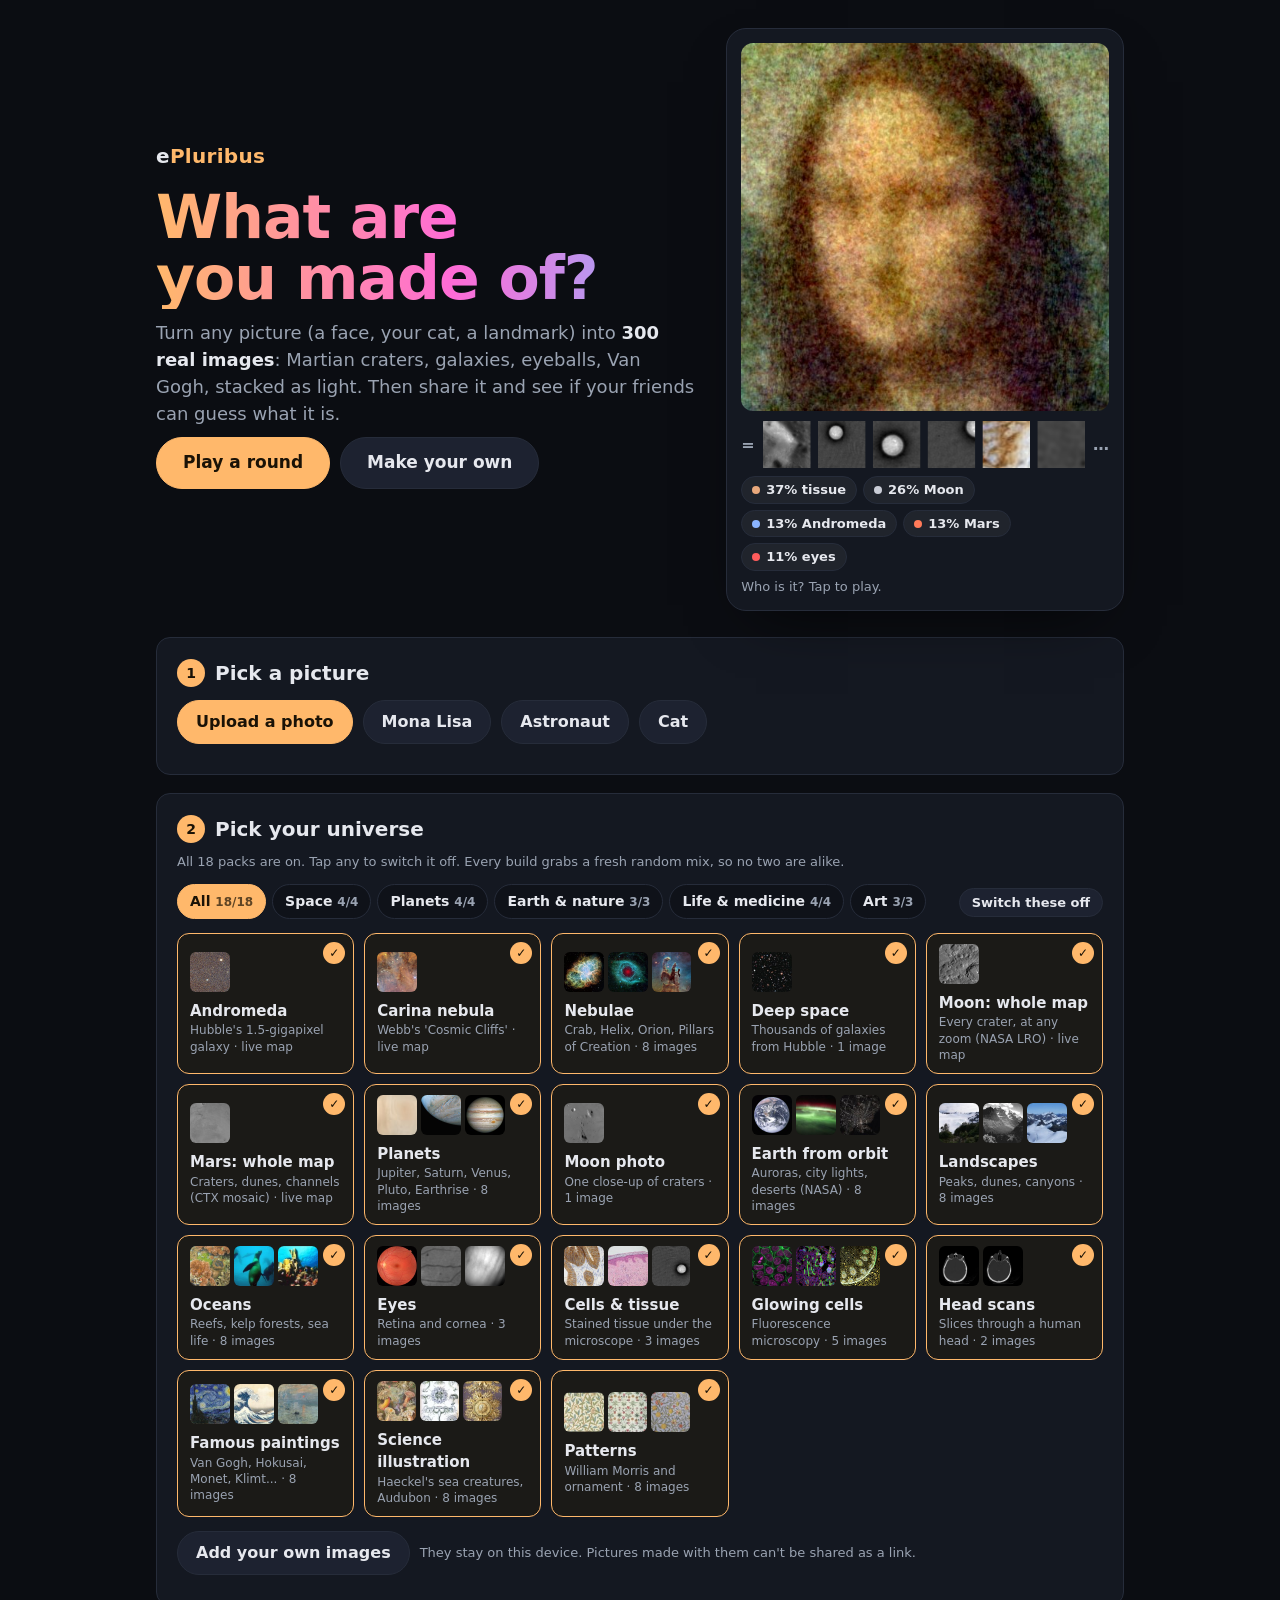
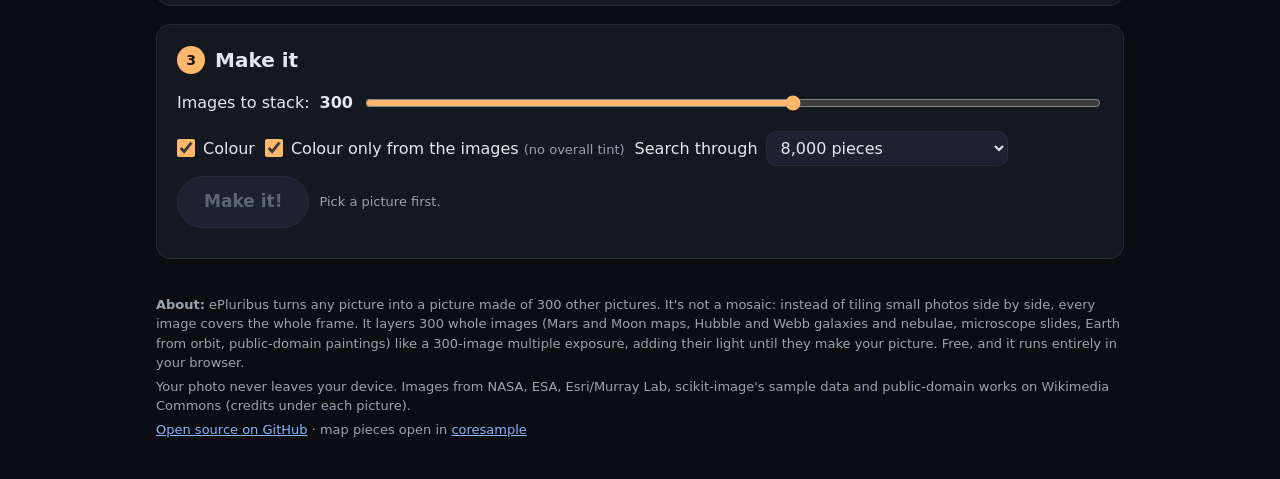
==== web/index.html @ ff87a418 "Pieces grid follows the slider As you drag the slider (or watch it play), the pieces already in the " ====
<!doctype html>
<html lang="en">
<head>
  <meta charset="utf-8">
  <meta name="viewport" content="width=device-width, initial-scale=1">
  <title>ePluribus: what are you made of? Turn any picture into 300 real space, science and art images</title>
  <meta name="description" content="Free online: turn any picture into 300 real images of Mars, galaxies, cells and famous paintings, layered like a 300-image multiple exposure. Watch it build, then share it and see if your friends can guess what it is.">
  <link rel="canonical" href="https://davidackerman.github.io/ePluribus/">
  <meta name="keywords" content="picture made of pictures, image made of images, photo made of other photos, multiple exposure, double exposure, image blending, photomosaic alternative, what are you made of, picture made of science images, guess the picture game, generative art, science art, public domain art, NASA images, Mars, Moon, Hubble, Webb, Andromeda, galaxies, microscopy">
  <meta property="og:type" content="website">
  <meta property="og:title" content="What are you made of?">
  <meta property="og:description" content="Any picture, rebuilt from 300 real images of space, life and art. Can you tell what it is?">
  <meta property="og:url" content="https://davidackerman.github.io/ePluribus/">
  <meta property="og:image" content="https://davidackerman.github.io/ePluribus/og.png">
  <meta name="twitter:card" content="summary_large_image">
  <meta name="theme-color" content="#0b0d12">
  <link rel="icon" href="data:image/svg+xml,%3Csvg xmlns='http://www.w3.org/2000/svg' viewBox='0 0 32 32'%3E%3Ccircle cx='12' cy='13' r='9' fill='%23ffb86b' fill-opacity='.7'/%3E%3Ccircle cx='20' cy='13' r='9' fill='%238ab4ff' fill-opacity='.7'/%3E%3Ccircle cx='16' cy='20' r='9' fill='%23ff6bd6' fill-opacity='.7'/%3E%3C/svg%3E">
  <script type="application/ld+json">
  {
    "@context": "https://schema.org",
    "@type": "WebApplication",
    "name": "ePluribus",
    "alternateName": "What are you made of?",
    "url": "https://davidackerman.github.io/ePluribus/",
    "image": "https://davidackerman.github.io/ePluribus/og.png",
    "description": "A free web app that rebuilds any picture by layering 300 real images of Mars, the Moon, galaxies, cells and famous paintings, like a 300-image multiple exposure, then turns it into a guessing game to share.",
    "applicationCategory": "MultimediaApplication",
    "genre": "Multiple exposure, generative art, guessing game",
    "operatingSystem": "Any (runs in the browser)",
    "isAccessibleForFree": true,
    "offers": { "@type": "Offer", "price": "0", "priceCurrency": "USD" },
    "codeRepository": "https://github.com/davidackerman/ePluribus"
  }
  </script>
  <link rel="stylesheet" href="style.css">
  <script type="module" src="app.js"></script>
</head>
<body>
  <header class="top">
    <div class="heroGrid">
      <div class="heroText">
        <div class="brand">e<span>Pluribus</span></div>
        <h1 class="hero">What are you made of?</h1>
        <p class="tag">Turn any picture (a face, your cat, a landmark) into <b>300 real images</b>: Martian craters, galaxies, eyeballs, Van Gogh, stacked as light. Then share it and see if your friends can guess what it is.</p>
        <div class="row heroCtas" id="heroCtas">
          <button id="demoBtn" class="primary big">Play a round</button>
          <a href="#make" class="button secondary big">Make your own</a>
        </div>
      </div>
      <figure class="heroArt" id="heroArt" role="button" tabindex="0" aria-label="Play a round with this picture">
        <img class="heroFace" src="samples/demo-face.jpg" width="480" height="480" alt="A famous face, rebuilt from 300 real images">
        <div class="heroEq"><span>=</span><img src="samples/demo-pieces.png" width="434" height="64" alt="Some of the images it is made of"><span>&hellip;</span></div>
        <figcaption>
          <span class="chips">
            <span class="chip"><i style="--c:#e8a87c"></i>37% tissue</span>
            <span class="chip"><i style="--c:#c9ccd6"></i>26% Moon</span>
            <span class="chip"><i style="--c:#8ab4ff"></i>13% Andromeda</span>
            <span class="chip"><i style="--c:#ff7a59"></i>13% Mars</span>
            <span class="chip"><i style="--c:#ff5c5c"></i>11% eyes</span>
          </span>
          <span class="muted small heroHint">Who is it? Tap to play.</span>
        </figcaption>
      </figure>
    </div>
  </header>

  <main>
    <!-- shown when opening a shared link (or playing the demo) -->
    <section id="replayIntro" class="card" hidden>
      <h2>What's hiding in here?</h2>
      <p>Someone turned a picture into <b id="replayCount"></b> real images. Spot it with as few as you can.</p>
      <p class="muted small replayFine">No photo in this link: just which public pieces to stack, and how bright. <button id="makeOwnBtn" class="secondary small">Make your own</button></p>
    </section>

    <div id="builder">
      <section class="card" id="make">
        <h2><span class="num">1</span> Pick a picture</h2>
        <div class="row">
          <label class="button primary">Upload a photo<input type="file" id="fileInput" accept="image/*" hidden></label>
          <button class="secondary" data-sample="mona">Mona Lisa</button>
          <button class="secondary" data-sample="astronaut">Astronaut</button>
          <button class="secondary" data-sample="cat">Cat</button>
        </div>
        <div id="cropArea" hidden>
          <p class="muted small">Faces, pets, landmarks, logos: anything works. Drag the square onto the part you want; bold, tight crops work best.</p>
          <div class="cropWrap"><canvas id="cropCanvas"></canvas></div>
          <label class="slider">Square size <input type="range" id="cropSize" min="8" max="100" value="60"></label>
          <div class="previewRow">
            <canvas id="targetPreview" width="64" height="64"></canvas>
            <span class="muted small">The target. Your photo never leaves this device: nothing is uploaded.</span>
          </div>
        </div>
      </section>

      <section class="card">
        <h2><span class="num">2</span> Pick your universe</h2>
        <p class="muted small sub"><span id="packSummary"></span> Every build grabs a fresh random mix, so no two are alike.</p>
        <div class="tabBar">
          <div id="packTabs" class="tabs" role="tablist" aria-label="Image packs"></div>
          <button id="packAll" type="button" class="secondary small"></button>
        </div>
        <div id="packGrid" class="packGrid"></div>
        <div class="own">
          <label class="button secondary">Add your own images<input type="file" id="ownInput" accept="image/*" multiple hidden></label>
          <span class="muted small">They stay on this device. Pictures made with them can't be shared as a link.</span>
          <div id="ownThumbs" class="ownThumbs"></div>
        </div>
      </section>

      <section class="card">
        <h2><span class="num">3</span> Make it</h2>
        <label class="slider">Images to stack: <b id="kLabel">300</b>
          <input type="range" id="kInput" min="20" max="500" step="10" value="300"></label>
        <div class="row">
          <label class="toggle"><input type="checkbox" id="colourInput" checked> Colour</label>
          <label class="toggle" title="On: only the images' own colours, each image just brighter or dimmer. Off: also nudges the whole picture toward your photo's overall colour."><input type="checkbox" id="pureInput" checked> <span>Colour only from the images <span class="muted small">(no overall tint)</span></span></label>
          <label class="select">Search through
            <select id="poolInput">
              <option value="4000">4,000 pieces (fast)</option>
              <option value="8000" selected>8,000 pieces</option>
              <option value="16000">16,000 pieces (sharpest)</option>
            </select>
          </label>
        </div>
        <div class="row">
          <button id="buildBtn" class="primary big" disabled>Make it!</button>
          <span id="buildHint" class="muted small">Pick a picture first.</span>
        </div>
      </section>
    </div>

    <section id="stage" class="card" hidden>
      <div class="stageGrid">
        <div class="mainCol">
          <canvas id="resultCanvas" width="64" height="64"></canvas>
          <div class="statusRow"><span id="status"></span><button id="stopBtn" class="secondary small" hidden>Stop</button></div>
          <div class="progress"><div id="progressBar"></div></div>
          <p id="composition" class="composition" hidden></p>
          <div class="row" id="playRow" hidden>
            <button id="playBtn" class="primary">Play</button>
            <button id="guessBtn" class="secondary" hidden>I got it!</button>
          </div>
          <div id="guessNote" class="guessNote" hidden>
            <b id="guessText"></b>
            <button id="challengeBtn" class="primary">Share your score</button>
          </div>
          <label class="slider" id="scrubRow" hidden>Images stacked: <b id="scrubLabel"></b>
            <input type="range" id="scrub" min="1" max="1" value="1"></label>
          <figure id="gifBox" hidden>
            <img id="gifPreview" alt="Animated GIF: every image used, then each one added into the picture, ending with what it is made of">
            <figcaption id="gifNote" class="muted small"></figcaption>
            <div class="row">
              <button id="gifShareBtn" class="primary small" hidden>Share GIF</button>
              <button id="gifSaveBtn" class="secondary small">Download GIF</button>
            </div>
          </figure>
        </div>
        <aside class="sideCol">
          <div id="addingBox">
            <div class="muted small">Now adding</div>
            <canvas id="addingCanvas" width="64" height="64"></canvas>
            <div id="addingLabel" class="small"></div>
          </div>
          <div id="targetBox">
            <div class="muted small">The target (stays on your device)</div>
            <canvas id="targetThumb" width="64" height="64"></canvas>
          </div>
          <div class="actions" id="actions" hidden>
            <div class="muted small">Share it</div>
            <button id="shareBtn" class="primary">Share link</button>
            <button id="gifBtn" class="secondary">Make a GIF</button>
            <button id="downloadBtn" class="secondary">Save image</button>
            <p id="shareNote" class="muted small"></p>
          </div>
        </aside>
      </div>

      <div id="sheetBlock" hidden>
        <h3>All the pieces <span class="muted small">strongest first. Drag the slider and the ones in the picture so far light up. Tap any one to see what it adds, and where in the universe it came from.</span></h3>
        <label class="toggle small sheetToggle"><input type="checkbox" id="strengthInput"> <span>Fade each piece by how much it adds <span class="muted">(bright = a lot, faint = a little)</span></span></label>
        <div class="sheetWrap"><canvas id="sheet"></canvas><div id="sheetTip" class="tip" hidden></div></div>
      </div>

      <details class="how">
        <summary>Wait, how does this work?</summary>
        <p>Every piece is a square crop of a real image (a map, a telescope shot, a microscope slide, a painting), stretched to cover the <em>whole</em> frame. The computer adds them one at a time, always picking the crop whose pattern of light and dark best fills in what's still missing, then re-tunes the brightness of every piece so far.</p>
        <p>Pieces can only add light, never take it away, like hundreds of slide projectors pointed at one screen. So the stack is a bright glow with the picture as a faint ripple on top. One black-level setting, the same for every pixel, removes the glow.</p>
        <p>One brightness per image. No masks, no per-pixel tricks: just whole images, added up. "32% Moon" is each source's share of the brightness &times; contrast that draws the picture.</p>
      </details>
      <details class="credits">
        <summary>Image credits</summary>
        <ul id="creditList"></ul>
      </details>
    </section>
  </main>

  <dialog id="pieceDialog" aria-labelledby="dlgTitle">
    <div class="dlgHead"><b id="dlgTitle"></b><button id="dlgClose" class="secondary small" aria-label="Close">&times;</button></div>
    <div class="dlgGrid">
      <figure><canvas id="dlgPiece" width="256" height="256"></canvas><figcaption>This piece</figcaption></figure>
      <figure><canvas id="dlgPicture" width="256" height="256"></canvas><figcaption id="dlgPictureCap">The whole picture</figcaption></figure>
    </div>
    <p id="dlgInfo" class="small"></p>
    <p id="dlgSource" class="muted small"></p>
    <label class="toggle small"><input type="checkbox" id="dlgWithout"> Show the picture without this piece</label>
    <div class="row">
      <button id="dlgPrev" class="secondary small">&larr; Stronger</button>
      <button id="dlgNext" class="secondary small">Weaker &rarr;</button>
      <a id="dlgWhere" class="button primary small" target="_blank" rel="noopener" hidden>Visit this spot</a>
    </div>
  </dialog>

  <footer class="muted small">
    <p><b>About:</b> ePluribus turns any picture into a picture made of 300 other pictures. It's not a mosaic: instead of tiling small photos side by side, every image covers the whole frame. It layers 300 whole images (Mars and Moon maps, Hubble and Webb galaxies and nebulae, microscope slides, Earth from orbit, public-domain paintings) like a 300-image multiple exposure, adding their light until they make your picture. Free, and it runs entirely in your browser.</p>
    <p>Your photo never leaves your device. Images from NASA, ESA, Esri/Murray Lab, scikit-image's sample data and public-domain works on Wikimedia Commons (credits under each picture).</p>
    <p><a href="https://github.com/davidackerman/ePluribus">Open source on GitHub</a> &middot; map pieces open in <a href="https://davidackerman.github.io/coresample/">coresample</a></p>
  </footer>
</body>
</html>
---- web/style.css ----
:root {
  --bg: #0b0d12;
  --card: #141821;
  --card-2: #141821;
  --line: #262c3a;
  --text: #e6e8ee;
  --muted: #9aa3b2;
  --accent: #ffb86b;
  --pink: #ff6bd6;
  --blue: #8ab4ff;
  --accent-ink: #1a1206;
  --grad: linear-gradient(90deg, #ffb86b, #ff6bd6 55%, #8ab4ff); /* headline only */
  --button: #1d2230;
  --radius: 14px;
  color-scheme: dark;
}
* { box-sizing: border-box; }
[hidden] { display: none !important; }
html, body { margin: 0; color: var(--text); }
html { background: var(--bg); }
body {
  font: 16px/1.5 system-ui, -apple-system, "Segoe UI", Roboto, sans-serif;
  background: var(--bg);
  min-height: 100vh;
  -webkit-font-smoothing: antialiased;
}
a { color: var(--blue); }
main, .top, footer { max-width: 1000px; margin: 0 auto; padding-left: 16px; padding-right: 16px; }
main { padding-bottom: 24px; }

/* ---------------------------------------------------------------- hero */
.top { padding-top: 28px; padding-bottom: 8px; }
.heroGrid { display: grid; grid-template-columns: minmax(0, 1.15fr) minmax(0, 0.85fr); gap: 32px; align-items: center; }
.brand { font-size: 20px; font-weight: 800; letter-spacing: 0.3px; }
.brand span { color: var(--accent); }
.hero {
  margin: 16px 0 10px; font-size: clamp(36px, 7vw, 60px); line-height: 1.02; font-weight: 850; letter-spacing: -1px; text-wrap: balance;
  background: var(--grad); -webkit-background-clip: text; background-clip: text; color: transparent;
}
.tag { margin: 0; color: var(--muted); font-size: 18px; max-width: 560px; }
.tag b { color: var(--text); }
.heroCtas { margin-top: 20px; }
.heroArt {
  margin: 0; padding: 14px; border-radius: 20px; cursor: pointer;
  background: linear-gradient(180deg, var(--card-2), var(--card)); border: 1px solid var(--line);
  box-shadow: 0 24px 60px -30px rgba(0, 0, 0, 0.8);
  transition: transform 0.2s ease, box-shadow 0.2s ease;
}
.heroArt:hover, .heroArt:focus-visible { transform: translateY(-3px) rotate(-0.4deg); box-shadow: 0 30px 70px -30px rgba(0, 0, 0, 0.9); outline: none; }
.heroFace { width: 100%; height: auto; display: block; border-radius: 12px; }
.heroEq { display: flex; align-items: center; gap: 8px; margin: 10px 0 8px; color: var(--muted); font-weight: 700; }
.heroEq img { flex: 1 1 auto; width: 0; min-width: 0; height: auto; }
.heroArt figcaption { display: flex; flex-direction: column; gap: 6px; }
.heroHint { color: var(--accent); }

/* chips: "37% tissue" etc. */
.chips { display: flex; flex-wrap: wrap; gap: 6px; }
.chip {
  display: inline-flex; align-items: center; gap: 6px; padding: 3px 10px; border-radius: 999px;
  background: rgba(255, 255, 255, 0.05); border: 1px solid var(--line); font-size: 13px; font-weight: 600; white-space: nowrap;
}
.chip i { width: 8px; height: 8px; border-radius: 50%; background: var(--c, var(--accent)); display: inline-block; }

/* ---------------------------------------------------------------- cards and controls */
.card { background: var(--card); border: 1px solid var(--line); border-radius: var(--radius); padding: 20px; margin-top: 18px; }
.card h2 { margin: 0 0 12px; font-size: 20px; display: flex; align-items: center; gap: 10px; }
.card h3 { margin: 22px 0 8px; font-size: 16px; }
.num { display: inline-grid; place-items: center; width: 28px; height: 28px; border-radius: 50%; background: var(--accent); color: var(--accent-ink); font-size: 14px; font-weight: 800; flex: none; }
.muted { color: var(--muted); }
.small { font-size: 13px; }
.sub { margin: -4px 0 12px; }
.row { display: flex; flex-wrap: wrap; gap: 10px; align-items: center; margin: 10px 0; }

button, .button {
  font: inherit; font-weight: 600; border-radius: 999px; padding: 9px 18px; border: 1px solid var(--line);
  background: var(--button); color: var(--text); cursor: pointer; display: inline-block; text-decoration: none;
  transition: transform 0.12s ease, filter 0.12s ease, border-color 0.12s ease, background 0.12s ease;
  -webkit-tap-highlight-color: transparent;
}
button:hover, .button:hover { border-color: #3a4256; }
button:active, .button:active { transform: scale(0.97); }
button.primary, .button.primary { background: var(--accent); color: var(--accent-ink); border-color: var(--accent); font-weight: 700; }
button.primary:hover, .button.primary:hover { filter: brightness(1.08); }
button.big, .button.big { padding: 12px 26px; font-size: 17px; }
button.small, .button.small { padding: 4px 12px; font-size: 13px; }
button:disabled, button:disabled:hover { background: var(--button); color: #5d6577; border-color: var(--line); filter: none; transform: none; cursor: not-allowed; }
button:focus-visible, .button:focus-visible, input:focus-visible, select:focus-visible, .pack:focus-visible { outline: 2px solid var(--blue); outline-offset: 2px; }

.slider { display: flex; flex-wrap: wrap; align-items: center; gap: 10px; margin: 12px 0; }
.slider input[type=range] { flex: 1 1 200px; accent-color: var(--accent); height: 28px; }
.toggle { display: inline-flex; align-items: flex-start; gap: 8px; cursor: pointer; }
.toggle input { accent-color: var(--accent); width: 18px; height: 18px; margin: 2px 0 0; flex: none; }
.select { display: inline-flex; flex-wrap: wrap; align-items: center; gap: 8px; }
select { font: inherit; background: var(--button); color: var(--text); border: 1px solid var(--line); border-radius: 10px; padding: 6px 10px; }

/* step 1: crop */
.cropWrap { width: 100%; max-width: 520px; }
#cropCanvas { width: 100%; display: block; border-radius: 10px; touch-action: none; cursor: move; background: #000; }
.previewRow { display: flex; gap: 12px; align-items: center; margin-top: 8px; }
#targetPreview { width: 72px; height: 72px; border-radius: 8px; background: #000; flex: none; }

/* step 2: packs */
.tabBar { display: flex; flex-wrap: wrap; align-items: center; justify-content: space-between; gap: 8px; margin: 0 0 12px; }
.tabs { display: flex; gap: 6px; overflow-x: auto; scrollbar-width: none; -webkit-overflow-scrolling: touch; padding-bottom: 2px; max-width: 100%; }
.tabs::-webkit-scrollbar { display: none; }
.tab { padding: 6px 12px; font-size: 14px; white-space: nowrap; background: #0f1219; }
.tab span { color: var(--muted); font-size: 12px; font-weight: 600; }
.tab[aria-selected=true] { background: var(--accent); color: var(--accent-ink); border-color: var(--accent); }
.tab[aria-selected=true] span { color: rgba(26, 18, 6, 0.7); }
.packGrid { display: grid; grid-template-columns: repeat(auto-fill, minmax(160px, 1fr)); gap: 10px; }
.pack {
  text-align: left; border-radius: 12px; padding: 10px 12px; background: #0f1219; border: 1.5px solid var(--line);
  position: relative; font-weight: 400;
}
.pack:hover { border-color: #3a4256; }
.pack[aria-pressed=true] { border-color: var(--accent); background: #1b1a17; }
.pack::after {
  content: ""; position: absolute; top: 8px; right: 8px; width: 20px; height: 20px; border-radius: 50%;
  border: 1.5px solid #3a4256; background: #0f1219;
}
.pack[aria-pressed=true]::after { content: "\2713"; display: grid; place-items: center; font-size: 12px; font-weight: 800; color: var(--accent-ink); background: var(--accent); border-color: transparent; }
.pack .thumbs { display: flex; gap: 4px; margin: 0 26px 8px 0; }
.pack .thumbs img { width: 40px; height: 40px; object-fit: cover; border-radius: 6px; background: #000; }
.pack b { display: block; font-size: 15px; }
.pack span { display: block; color: var(--muted); font-size: 12px; line-height: 1.35; }
.own { margin-top: 14px; display: flex; flex-wrap: wrap; gap: 10px; align-items: center; }
.ownThumbs { display: flex; flex-wrap: wrap; gap: 6px; width: 100%; }
.ownThumbs figure { margin: 0; position: relative; }
.ownThumbs img { width: 52px; height: 52px; object-fit: cover; border-radius: 6px; display: block; }
.ownThumbs button { position: absolute; top: -6px; right: -6px; width: 22px; height: 22px; padding: 0; font-size: 12px; line-height: 20px; }

/* ---------------------------------------------------------------- the result */
.stageGrid { display: grid; grid-template-columns: minmax(0, 1fr) 200px; gap: 20px; }
.mainCol { min-width: 0; }
#resultCanvas { width: 100%; max-width: 480px; aspect-ratio: 1; display: block; border-radius: 12px; background: #000; box-shadow: 0 24px 60px -30px rgba(0, 0, 0, 0.9); }
.statusRow { display: flex; align-items: flex-start; gap: 10px; margin-top: 10px; min-height: 48px; max-width: 480px; }
.progress { height: 4px; background: var(--line); border-radius: 2px; overflow: hidden; max-width: 480px; }
#progressBar { height: 100%; width: 0; background: var(--accent); transition: width 0.15s; }
.composition { margin: 14px 0 0; max-width: 480px; display: flex; flex-wrap: wrap; align-items: center; gap: 6px; font-weight: 700; }
.composition .chip { font-size: 14px; }
.guessNote { display: flex; flex-wrap: wrap; gap: 10px; align-items: center; margin: 12px 0; padding: 12px 14px; max-width: 480px;
  border-radius: 12px; border: 1px solid var(--accent); }
#gifBox { margin: 16px 0 0; max-width: 480px; }
#gifPreview { width: 100%; display: block; border-radius: 10px; }
.sideCol { display: flex; flex-direction: column; gap: 16px; }
#addingCanvas, #targetThumb { width: 128px; height: 128px; border-radius: 10px; background: #000; display: block; margin-top: 6px; }
#addingCanvas { transition: opacity 0.15s; }
#addingLabel { height: 40px; color: var(--muted); margin-top: 6px; overflow: hidden; }
.ell { white-space: nowrap; overflow: hidden; text-overflow: ellipsis; }
.actions { display: flex; flex-direction: column; gap: 8px; align-items: stretch; }
.actions button { width: 100%; }

.sheetToggle { margin: 0 0 10px; }
.sheetWrap { position: relative; }
#sheet { width: 100%; display: block; border-radius: 10px; background: #000; cursor: pointer; }
.tip { position: absolute; pointer-events: none; background: rgba(0, 0, 0, 0.85); border: 1px solid var(--line); border-radius: 8px; padding: 5px 9px; font-size: 12px; max-width: 250px; }
.nw { white-space: nowrap; }

details { margin-top: 16px; }
summary { cursor: pointer; font-weight: 600; }
details p, details li { color: var(--muted); font-size: 14px; }

/* ---------------------------------------------------------------- one piece, up close */
#pieceDialog { background: var(--card); color: var(--text); border: 1px solid var(--line); border-radius: 18px; padding: 18px; width: min(640px, calc(100vw - 24px)); max-height: calc(100vh - 24px); }
#pieceDialog::backdrop { background: rgba(4, 6, 10, 0.75); backdrop-filter: blur(3px); }
.dlgHead { display: flex; justify-content: space-between; align-items: center; gap: 10px; margin-bottom: 12px; }
.dlgHead b { font-size: 18px; }
.dlgGrid { display: grid; grid-template-columns: 1fr 1fr; gap: 12px; }
.dlgGrid figure { margin: 0; }
.dlgGrid canvas { width: 100%; aspect-ratio: 1; display: block; border-radius: 10px; background: #000; }
.dlgGrid figcaption { font-size: 12px; color: var(--muted); margin-top: 4px; }

/* ---------------------------------------------------------------- footer */
footer { padding-top: 8px; padding-bottom: 36px; }
footer p { margin: 4px 0; }

/* ---------------------------------------------------------------- playing a shared link: get the game on screen */
body.replaying .tag, body.replaying .heroArt, body.replaying .heroCtas { display: none; }
body.replaying .heroGrid { display: block; }
body.replaying .hero { font-size: clamp(26px, 5vw, 36px); margin: 8px 0 0; }
body.replaying #replayIntro p { margin: 6px 0; }
body.replaying #guessBtn { background: var(--accent); color: var(--accent-ink); border-color: var(--accent); font-weight: 700; }
body.replaying #playBtn { background: var(--button); color: var(--text); border-color: var(--line); }
#replayIntro h2 { margin-bottom: 6px; }
.replayFine button { margin-left: 6px; vertical-align: baseline; }

/* ---------------------------------------------------------------- phones */
@media (max-width: 760px) {
  .heroGrid { grid-template-columns: minmax(0, 1fr); gap: 20px; }
  .heroArt { width: 100%; max-width: 380px; margin: 0 auto; }
  .tag { font-size: 17px; }
  .card { padding: 16px; border-radius: 12px; }
  .stageGrid { grid-template-columns: minmax(0, 1fr); gap: 14px; }
  .sideCol { display: grid; grid-template-columns: minmax(0, 1fr) minmax(0, 1fr); gap: 12px; }
  #addingCanvas, #targetThumb { width: 100%; height: auto; aspect-ratio: 1; max-width: 160px; }
  .actions { grid-column: 1 / -1; display: grid; grid-template-columns: minmax(0, 1fr) minmax(0, 1fr); gap: 8px; }
  .actions > .muted, .actions > p, #shareBtn { grid-column: 1 / -1; }
  .actions button { padding: 10px 8px; font-size: 14px; }
  .packGrid { grid-template-columns: 1fr 1fr; }
  .pack .thumbs img { width: 34px; height: 34px; }
  .select { width: 100%; }
  .select select { flex: 1; }
  #replayIntro { padding: 14px 16px; margin-top: 10px; }
  body.replaying .hero { display: none; }
  body.replaying .top { padding-top: 16px; }
  .dlgGrid { gap: 8px; }
  #pieceDialog { padding: 14px; }
}
@media (max-width: 380px) {
  .packGrid { grid-template-columns: 1fr; }
}
@media (prefers-reduced-motion: reduce) {
  * { transition: none !important; }
}
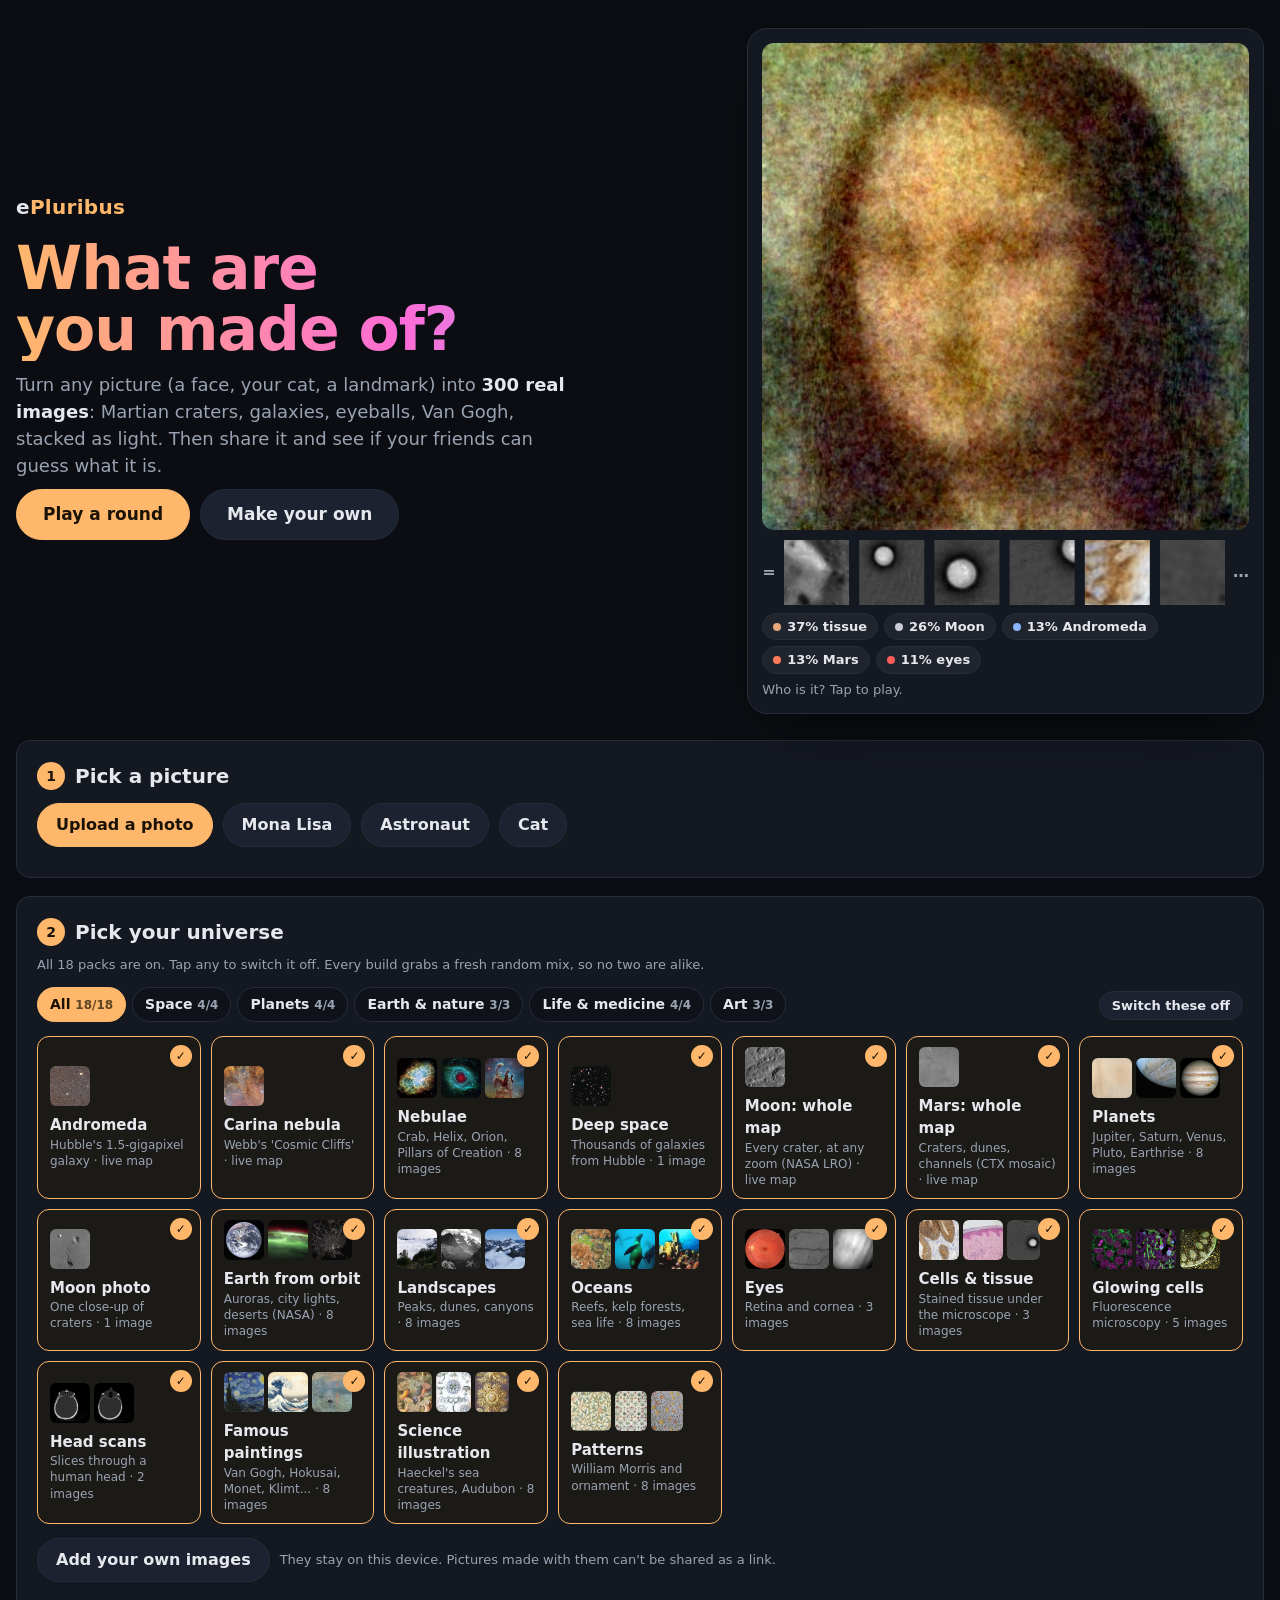
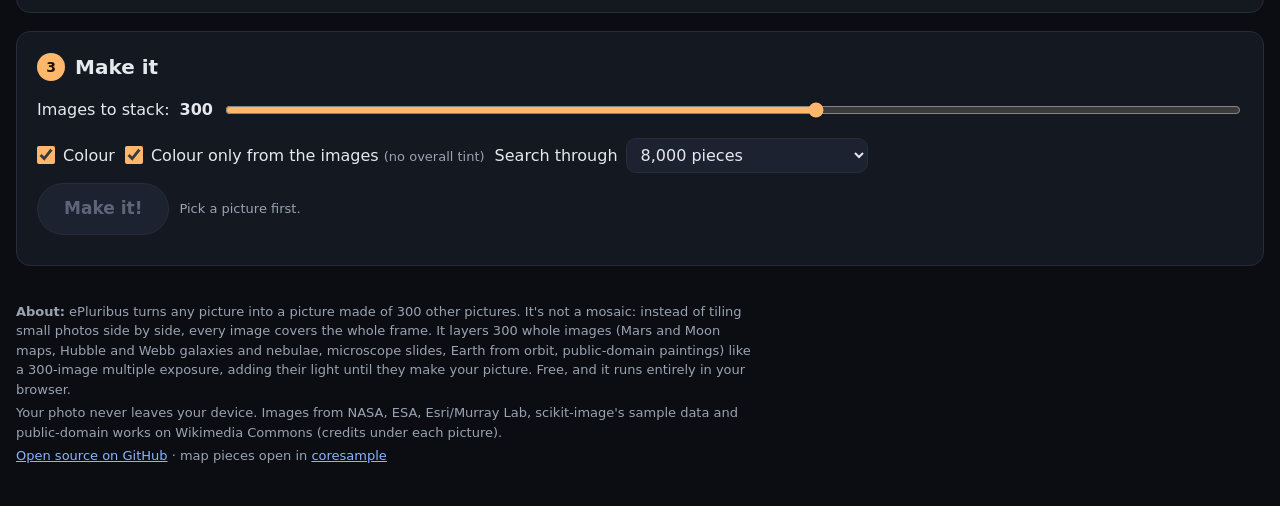
==== commit 74c5cf9b: "Wider layout on big screens; optional anonymous counting (GoatCounter) - Page width 1000 -> 1280 px " ====
--- a/web/index.html
+++ b/web/index.html
@@ -213,6 +213,7 @@
   <footer class="muted small">
     <p><b>About:</b> ePluribus turns any picture into a picture made of 300 other pictures. It's not a mosaic: instead of tiling small photos side by side, every image covers the whole frame. It layers 300 whole images (Mars and Moon maps, Hubble and Webb galaxies and nebulae, microscope slides, Earth from orbit, public-domain paintings) like a 300-image multiple exposure, adding their light until they make your picture. Free, and it runs entirely in your browser.</p>
     <p>Your photo never leaves your device. Images from NASA, ESA, Esri/Murray Lab, scikit-image's sample data and public-domain works on Wikimedia Commons (credits under each picture).</p>
+    <p id="statsNote" hidden>Visits and button presses are counted anonymously with <a href="https://www.goatcounter.com/">GoatCounter</a>: no cookies, no personal data, and never your photo or your links.</p>
     <p><a href="https://github.com/davidackerman/ePluribus">Open source on GitHub</a> &middot; map pieces open in <a href="https://davidackerman.github.io/coresample/">coresample</a></p>
   </footer>
 </body>
--- a/web/style.css
+++ b/web/style.css
@@ -25,7 +25,7 @@
   -webkit-font-smoothing: antialiased;
 }
 a { color: var(--blue); }
-main, .top, footer { max-width: 1000px; margin: 0 auto; padding-left: 16px; padding-right: 16px; }
+main, .top, footer { max-width: 1280px; margin: 0 auto; padding-left: 16px; padding-right: 16px; }
 main { padding-bottom: 24px; }
 
 /* ---------------------------------------------------------------- hero */
@@ -94,7 +94,7 @@
 select { font: inherit; background: var(--button); color: var(--text); border: 1px solid var(--line); border-radius: 10px; padding: 6px 10px; }
 
 /* step 1: crop */
-.cropWrap { width: 100%; max-width: 520px; }
+.cropWrap { width: 100%; max-width: 560px; }
 #cropCanvas { width: 100%; display: block; border-radius: 10px; touch-action: none; cursor: move; background: #000; }
 .previewRow { display: flex; gap: 12px; align-items: center; margin-top: 8px; }
 #targetPreview { width: 72px; height: 72px; border-radius: 8px; background: #000; flex: none; }
@@ -130,15 +130,15 @@
 .ownThumbs button { position: absolute; top: -6px; right: -6px; width: 22px; height: 22px; padding: 0; font-size: 12px; line-height: 20px; }
 
 /* ---------------------------------------------------------------- the result */
-.stageGrid { display: grid; grid-template-columns: minmax(0, 1fr) 200px; gap: 20px; }
+.stageGrid { display: grid; grid-template-columns: minmax(0, 1fr) 220px; gap: 24px; }
 .mainCol { min-width: 0; }
-#resultCanvas { width: 100%; max-width: 480px; aspect-ratio: 1; display: block; border-radius: 12px; background: #000; box-shadow: 0 24px 60px -30px rgba(0, 0, 0, 0.9); }
-.statusRow { display: flex; align-items: flex-start; gap: 10px; margin-top: 10px; min-height: 48px; max-width: 480px; }
-.progress { height: 4px; background: var(--line); border-radius: 2px; overflow: hidden; max-width: 480px; }
+#resultCanvas { width: 100%; max-width: 640px; aspect-ratio: 1; display: block; border-radius: 12px; background: #000; box-shadow: 0 24px 60px -30px rgba(0, 0, 0, 0.9); }
+.statusRow { display: flex; align-items: flex-start; gap: 10px; margin-top: 10px; min-height: 48px; max-width: 640px; }
+.progress { height: 4px; background: var(--line); border-radius: 2px; overflow: hidden; max-width: 640px; }
 #progressBar { height: 100%; width: 0; background: var(--accent); transition: width 0.15s; }
-.composition { margin: 14px 0 0; max-width: 480px; display: flex; flex-wrap: wrap; align-items: center; gap: 6px; font-weight: 700; }
+.composition { margin: 14px 0 0; max-width: 640px; display: flex; flex-wrap: wrap; align-items: center; gap: 6px; font-weight: 700; }
 .composition .chip { font-size: 14px; }
-.guessNote { display: flex; flex-wrap: wrap; gap: 10px; align-items: center; margin: 12px 0; padding: 12px 14px; max-width: 480px;
+.guessNote { display: flex; flex-wrap: wrap; gap: 10px; align-items: center; margin: 12px 0; padding: 12px 14px; max-width: 640px;
   border-radius: 12px; border: 1px solid var(--accent); }
 #gifBox { margin: 16px 0 0; max-width: 480px; }
 #gifPreview { width: 100%; display: block; border-radius: 10px; }
@@ -158,7 +158,7 @@
 
 details { margin-top: 16px; }
 summary { cursor: pointer; font-weight: 600; }
-details p, details li { color: var(--muted); font-size: 14px; }
+details p, details li { color: var(--muted); font-size: 14px; max-width: 75ch; }
 
 /* ---------------------------------------------------------------- one piece, up close */
 #pieceDialog { background: var(--card); color: var(--text); border: 1px solid var(--line); border-radius: 18px; padding: 18px; width: min(640px, calc(100vw - 24px)); max-height: calc(100vh - 24px); }
@@ -172,7 +172,7 @@
 
 /* ---------------------------------------------------------------- footer */
 footer { padding-top: 8px; padding-bottom: 36px; }
-footer p { margin: 4px 0; }
+footer p { margin: 4px 0; max-width: 90ch; }
 
 /* ---------------------------------------------------------------- playing a shared link: get the game on screen */
 body.replaying .tag, body.replaying .heroArt, body.replaying .heroCtas { display: none; }
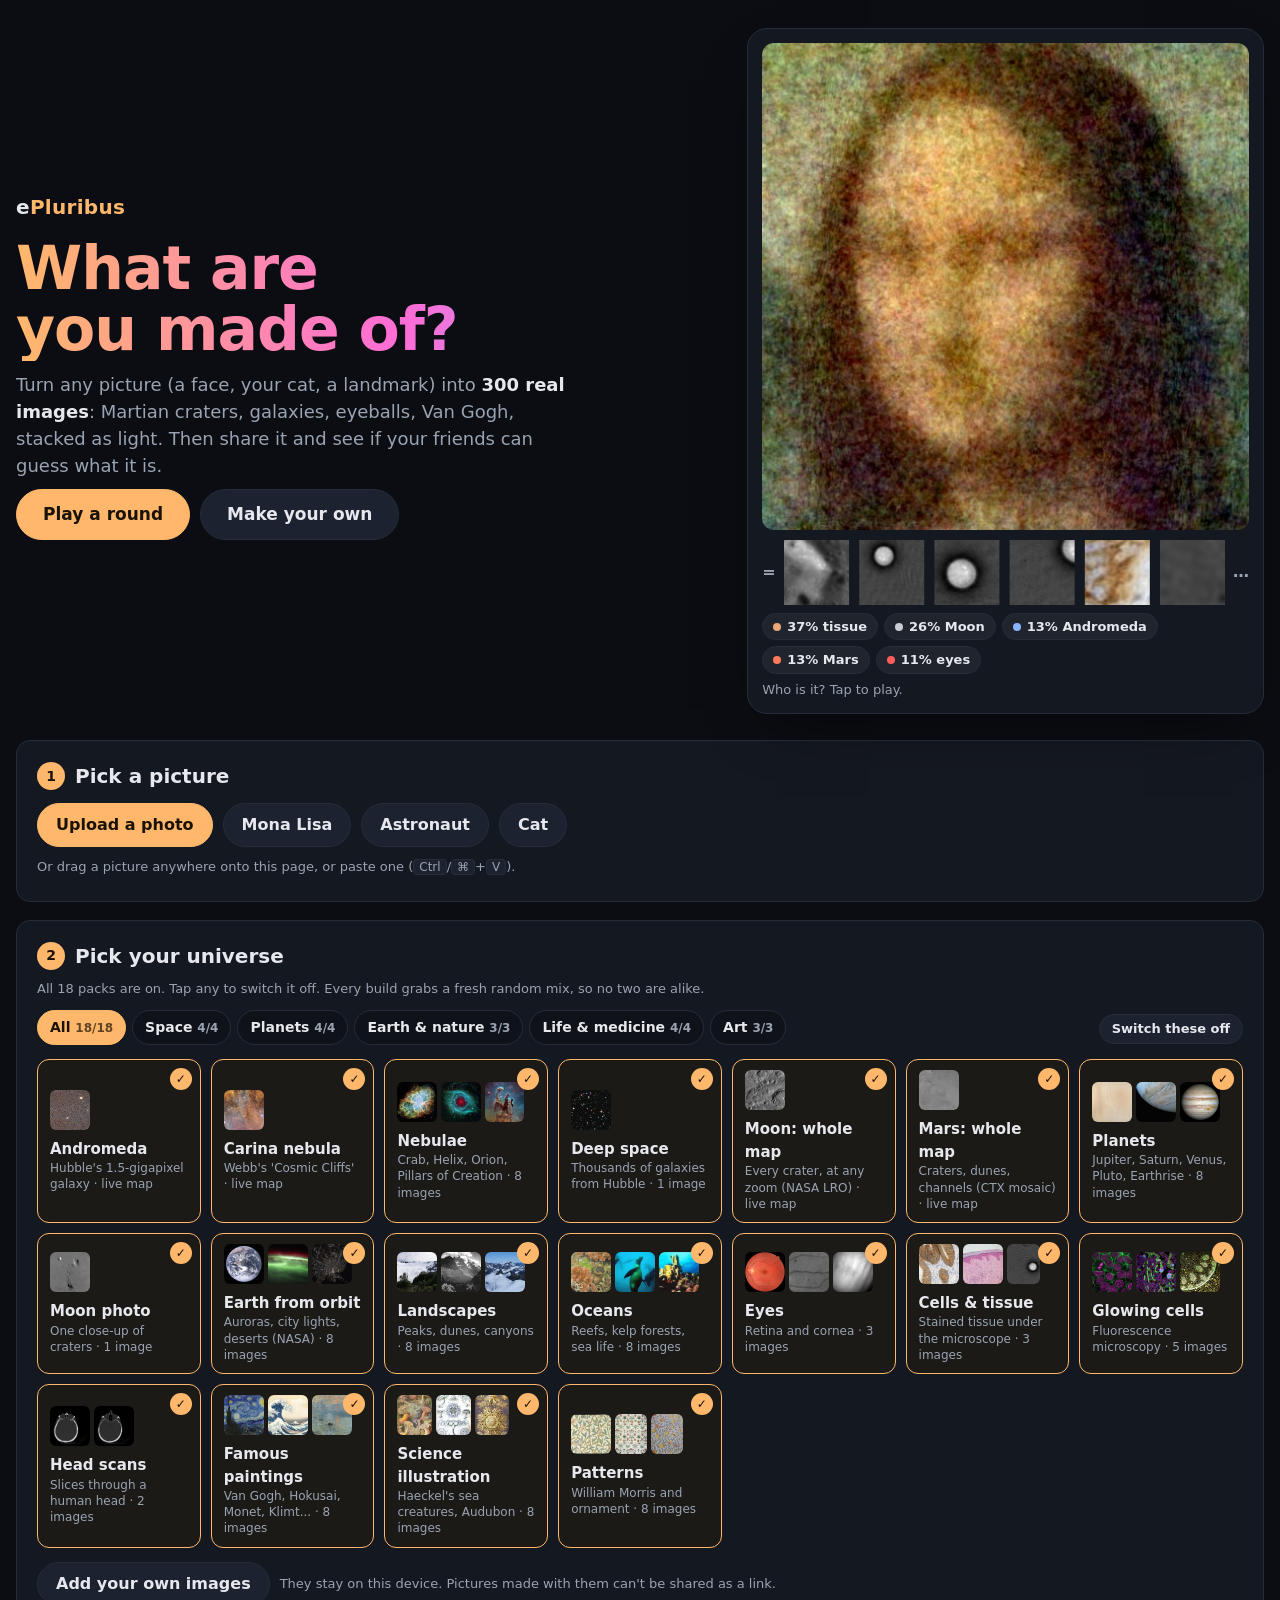
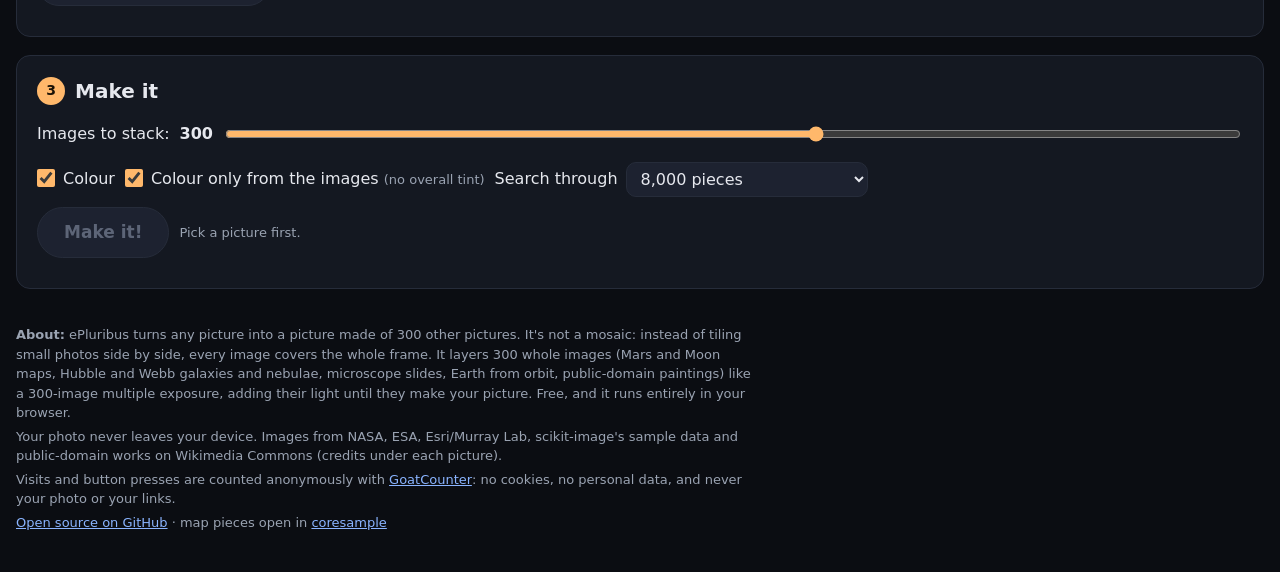
==== commit df93ad6a: "Drag a picture onto the page (or paste it) to use it Dropping anywhere sets the picture to rebuild; " ====
--- a/web/index.html
+++ b/web/index.html
@@ -81,6 +81,7 @@
           <button class="secondary" data-sample="astronaut">Astronaut</button>
           <button class="secondary" data-sample="cat">Cat</button>
         </div>
+        <p class="muted small dropHint">Or drag a picture anywhere onto this page, or paste one (<kbd>Ctrl</kbd>/<kbd>&#8984;</kbd>+<kbd>V</kbd>).</p>
         <div id="cropArea" hidden>
           <p class="muted small">Faces, pets, landmarks, logos: anything works. Drag the square onto the part you want; bold, tight crops work best.</p>
           <div class="cropWrap"><canvas id="cropCanvas"></canvas></div>
@@ -100,7 +101,7 @@
           <button id="packAll" type="button" class="secondary small"></button>
         </div>
         <div id="packGrid" class="packGrid"></div>
-        <div class="own">
+        <div class="own" id="ownZone">
           <label class="button secondary">Add your own images<input type="file" id="ownInput" accept="image/*" multiple hidden></label>
           <span class="muted small">They stay on this device. Pictures made with them can't be shared as a link.</span>
           <div id="ownThumbs" class="ownThumbs"></div>
@@ -210,6 +211,10 @@
     </div>
   </dialog>
 
+  <div id="dropOverlay" class="dropOverlay" hidden aria-hidden="true">
+    <div class="dropBox"><b class="dropTarget">Drop to use this picture</b><b class="dropOwn">Drop to add as your own source images</b></div>
+  </div>
+
   <footer class="muted small">
     <p><b>About:</b> ePluribus turns any picture into a picture made of 300 other pictures. It's not a mosaic: instead of tiling small photos side by side, every image covers the whole frame. It layers 300 whole images (Mars and Moon maps, Hubble and Webb galaxies and nebulae, microscope slides, Earth from orbit, public-domain paintings) like a 300-image multiple exposure, adding their light until they make your picture. Free, and it runs entirely in your browser.</p>
     <p>Your photo never leaves your device. Images from NASA, ESA, Esri/Murray Lab, scikit-image's sample data and public-domain works on Wikimedia Commons (credits under each picture).</p>
--- a/web/style.css
+++ b/web/style.css
@@ -169,6 +169,16 @@
 .dlgGrid figure { margin: 0; }
 .dlgGrid canvas { width: 100%; aspect-ratio: 1; display: block; border-radius: 10px; background: #000; }
 .dlgGrid figcaption { font-size: 12px; color: var(--muted); margin-top: 4px; }
+
+/* ---------------------------------------------------------------- drag and drop */
+.dropHint { margin: 0 0 4px; }
+kbd { font: inherit; font-size: 12px; padding: 0 5px; border: 1px solid var(--line); border-radius: 4px; background: var(--button); }
+.dropOverlay { position: fixed; inset: 0; z-index: 50; pointer-events: none; display: grid; place-items: center;
+  background: rgba(11, 13, 18, 0.72); }
+.dropBox { padding: 28px 40px; border: 3px dashed var(--accent); border-radius: 18px; background: var(--card); font-size: 20px; }
+.dropOverlay .dropOwn, .dropOverlay.own .dropTarget { display: none; }
+.dropOverlay.own .dropOwn { display: inline; }
+#ownZone.dropping { outline: 2px dashed var(--accent); outline-offset: 6px; border-radius: 10px; }
 
 /* ---------------------------------------------------------------- footer */
 footer { padding-top: 8px; padding-bottom: 36px; }
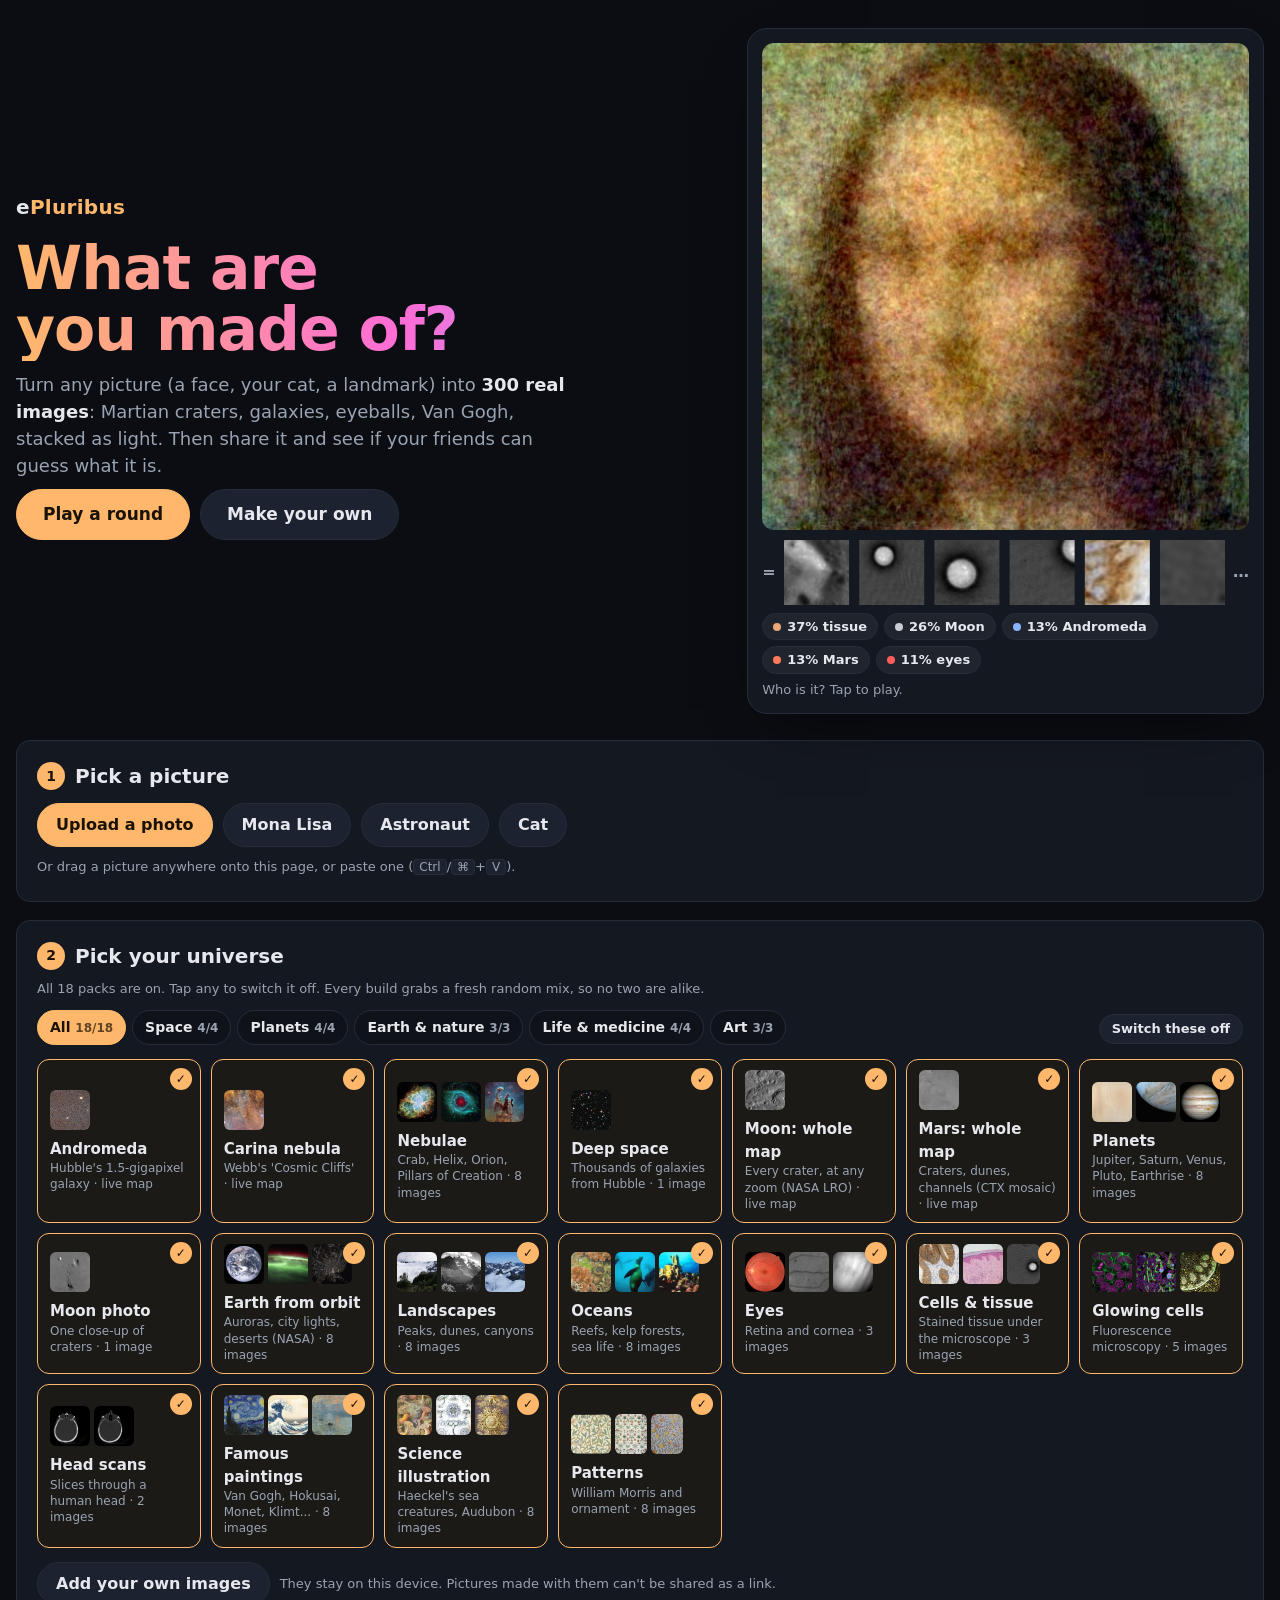
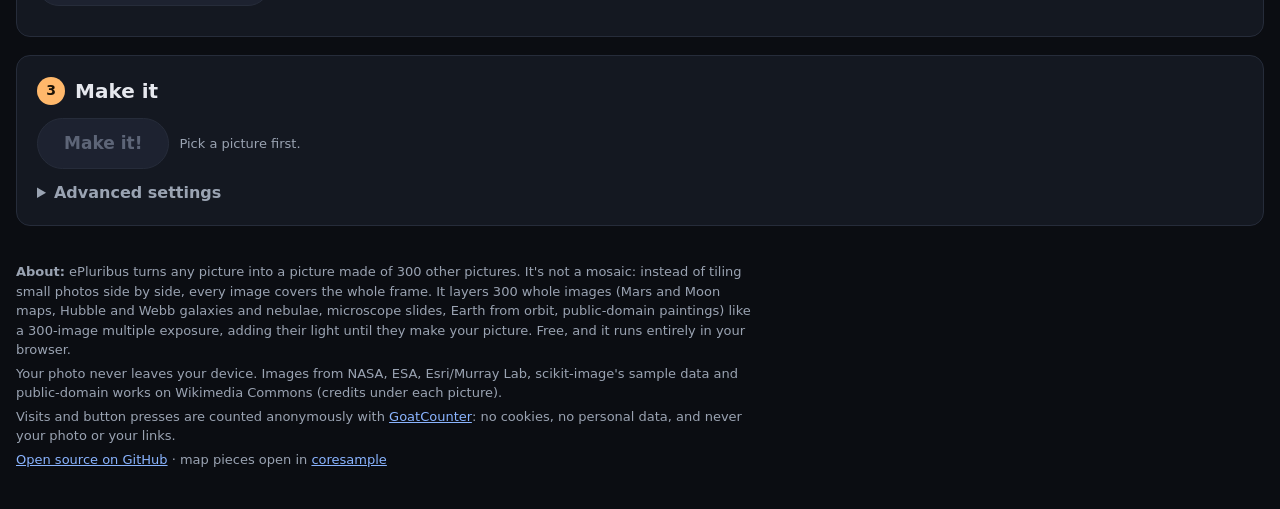
==== commit 2821868f: "Advanced settings (make it harder), grid follows the slider, slider fix - Step 3 is just "Make it!";" ====
--- a/web/index.html
+++ b/web/index.html
@@ -110,11 +110,18 @@
 
       <section class="card">
         <h2><span class="num">3</span> Make it</h2>
-        <label class="slider">Images to stack: <b id="kLabel">300</b>
-          <input type="range" id="kInput" min="20" max="500" step="10" value="300"></label>
         <div class="row">
-          <label class="toggle"><input type="checkbox" id="colourInput" checked> Colour</label>
-          <label class="toggle" title="On: only the images' own colours, each image just brighter or dimmer. Off: also nudges the whole picture toward your photo's overall colour."><input type="checkbox" id="pureInput" checked> <span>Colour only from the images <span class="muted small">(no overall tint)</span></span></label>
+          <button id="buildBtn" class="primary big" disabled>Make it!</button>
+          <span id="buildHint" class="muted small">Pick a picture first.</span>
+        </div>
+        <details class="advanced">
+          <summary>Advanced settings</summary>
+          <label class="slider">Images to stack: <b id="kLabel">300</b>
+            <input type="range" id="kInput" min="20" max="500" step="10" value="300"></label>
+          <div class="row">
+            <label class="toggle"><input type="checkbox" id="colourInput" checked> Colour</label>
+            <label class="toggle" title="On: only the images' own colours, each image just brighter or dimmer. Off: also nudges the whole picture toward your photo's overall colour."><input type="checkbox" id="pureInput" checked> <span>Colour only from the images <span class="muted small">(no overall tint)</span></span></label>
+          </div>
           <label class="select">Search through
             <select id="poolInput">
               <option value="4000">4,000 pieces (fast)</option>
@@ -122,11 +129,17 @@
               <option value="16000">16,000 pieces (sharpest)</option>
             </select>
           </label>
-        </div>
-        <div class="row">
-          <button id="buildBtn" class="primary big" disabled>Make it!</button>
-          <span id="buildHint" class="muted small">Pick a picture first.</span>
-        </div>
+          <p class="muted small advNote"><b>Make it harder:</b> by default a piece can be any part of an image, zoomed in and turned. These make each piece show more of its image as it really is, so the images themselves have to do the work (the picture gets softer).</p>
+          <label class="select">Each piece shows
+            <select id="pieceInput">
+              <option value="0" selected>any part, at any zoom</option>
+              <option value="0.25">at least a quarter of its image</option>
+              <option value="0.5">at least half of its image</option>
+              <option value="1">its whole image (no zooming in)</option>
+            </select>
+          </label>
+          <label class="toggle"><input type="checkbox" id="rotateInput" checked> Turn and flip pieces</label>
+        </details>
       </section>
     </div>
 
@@ -177,8 +190,16 @@
       </div>
 
       <div id="sheetBlock" hidden>
-        <h3>All the pieces <span class="muted small">strongest first. Drag the slider and the ones in the picture so far light up. Tap any one to see what it adds, and where in the universe it came from.</span></h3>
-        <label class="toggle small sheetToggle"><input type="checkbox" id="strengthInput"> <span>Fade each piece by how much it adds <span class="muted">(bright = a lot, faint = a little)</span></span></label>
+        <h3>All the pieces <span class="muted small">Drag the slider and the ones in the picture so far light up. Tap any one to see what it adds, and where in the universe it came from.</span></h3>
+        <div class="row sheetControls">
+          <label class="select small">Order
+            <select id="sheetOrder">
+              <option value="added" selected>as added (follows the slider)</option>
+              <option value="strength">strongest first</option>
+            </select>
+          </label>
+          <label class="toggle small sheetToggle"><input type="checkbox" id="strengthInput"> <span>Fade each piece by how much it adds <span class="muted">(bright = a lot, faint = a little)</span></span></label>
+        </div>
         <div class="sheetWrap"><canvas id="sheet"></canvas><div id="sheetTip" class="tip" hidden></div></div>
       </div>
 
--- a/web/style.css
+++ b/web/style.css
@@ -150,7 +150,14 @@
 .actions { display: flex; flex-direction: column; gap: 8px; align-items: stretch; }
 .actions button { width: 100%; }
 
-.sheetToggle { margin: 0 0 10px; }
+.sheetToggle { margin: 0; }
+.sheetControls { margin: 0 0 10px; gap: 16px; }
+.select.small select { font-size: 13px; padding: 3px 8px; }
+details.advanced { margin-top: 12px; }
+details.advanced > summary { color: var(--muted); font-weight: 600; }
+details.advanced[open] > summary { margin-bottom: 4px; }
+details.advanced .select { margin: 8px 0; }
+.advNote { margin: 14px 0 4px; max-width: 70ch; }
 .sheetWrap { position: relative; }
 #sheet { width: 100%; display: block; border-radius: 10px; background: #000; cursor: pointer; }
 .tip { position: absolute; pointer-events: none; background: rgba(0, 0, 0, 0.85); border: 1px solid var(--line); border-radius: 8px; padding: 5px 9px; font-size: 12px; max-width: 250px; }
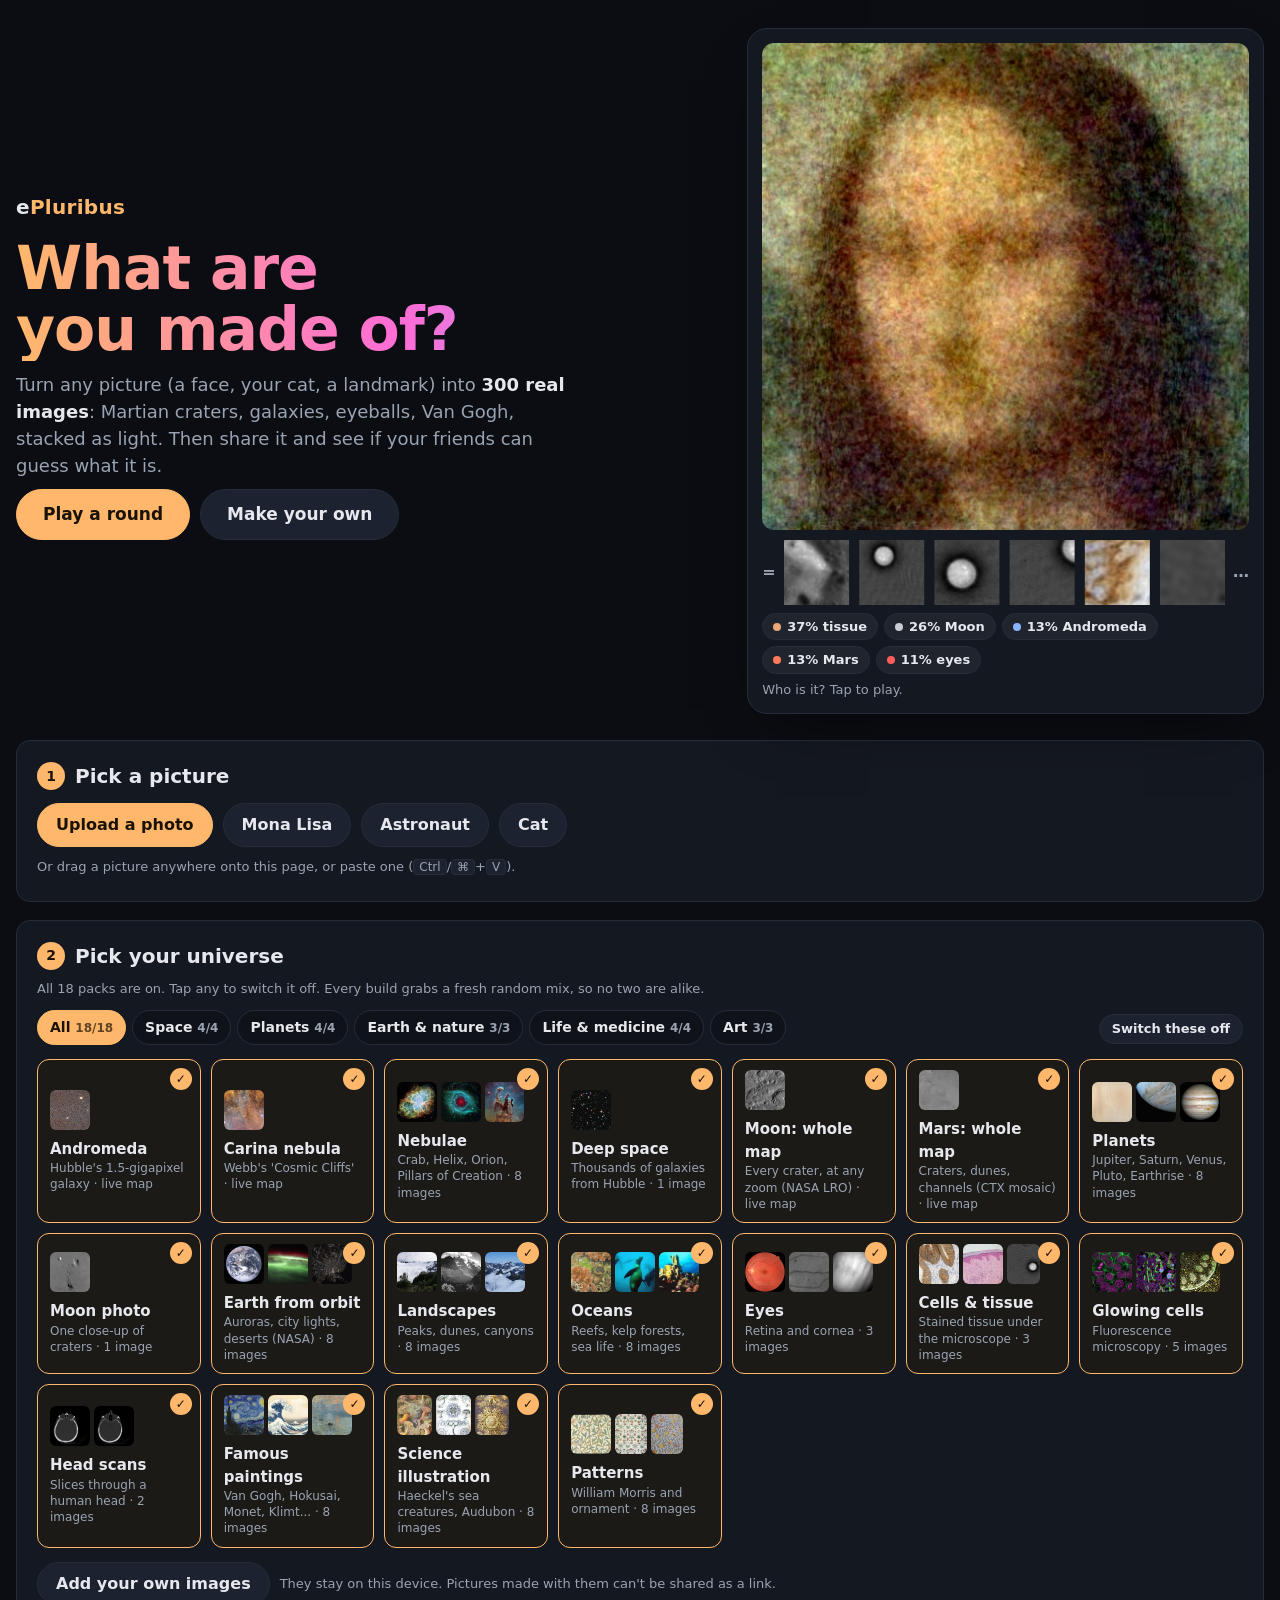
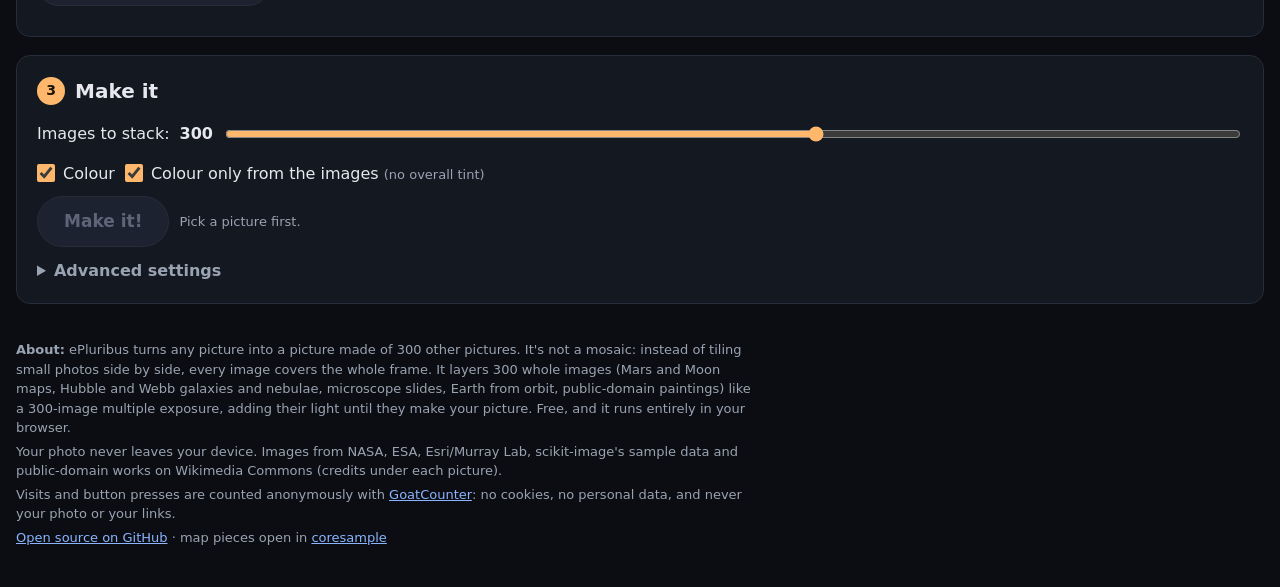
==== commit 50efdf47: "One order setting drives the slider; images and colour are normal settings - "Add them: in the order" ====
--- a/web/index.html
+++ b/web/index.html
@@ -110,18 +110,18 @@
 
       <section class="card">
         <h2><span class="num">3</span> Make it</h2>
+        <label class="slider">Images to stack: <b id="kLabel">300</b>
+          <input type="range" id="kInput" min="20" max="500" step="10" value="300"></label>
+        <div class="row">
+          <label class="toggle"><input type="checkbox" id="colourInput" checked> Colour</label>
+          <label class="toggle" title="On: only the images' own colours, each image just brighter or dimmer. Off: also nudges the whole picture toward your photo's overall colour."><input type="checkbox" id="pureInput" checked> <span>Colour only from the images <span class="muted small">(no overall tint)</span></span></label>
+        </div>
         <div class="row">
           <button id="buildBtn" class="primary big" disabled>Make it!</button>
           <span id="buildHint" class="muted small">Pick a picture first.</span>
         </div>
         <details class="advanced">
           <summary>Advanced settings</summary>
-          <label class="slider">Images to stack: <b id="kLabel">300</b>
-            <input type="range" id="kInput" min="20" max="500" step="10" value="300"></label>
-          <div class="row">
-            <label class="toggle"><input type="checkbox" id="colourInput" checked> Colour</label>
-            <label class="toggle" title="On: only the images' own colours, each image just brighter or dimmer. Off: also nudges the whole picture toward your photo's overall colour."><input type="checkbox" id="pureInput" checked> <span>Colour only from the images <span class="muted small">(no overall tint)</span></span></label>
-          </div>
           <label class="select">Search through
             <select id="poolInput">
               <option value="4000">4,000 pieces (fast)</option>
@@ -160,6 +160,14 @@
           </div>
           <label class="slider" id="scrubRow" hidden>Images stacked: <b id="scrubLabel"></b>
             <input type="range" id="scrub" min="1" max="1" value="1"></label>
+          <div class="row" id="orderRow" hidden>
+            <label class="select small">Add them
+              <select id="sheetOrder">
+                <option value="added" selected>in the order they were picked</option>
+                <option value="strength">strongest first</option>
+              </select>
+            </label>
+          </div>
           <figure id="gifBox" hidden>
             <img id="gifPreview" alt="Animated GIF: every image used, then each one added into the picture, ending with what it is made of">
             <figcaption id="gifNote" class="muted small"></figcaption>
@@ -192,12 +200,6 @@
       <div id="sheetBlock" hidden>
         <h3>All the pieces <span class="muted small">Drag the slider and the ones in the picture so far light up. Tap any one to see what it adds, and where in the universe it came from.</span></h3>
         <div class="row sheetControls">
-          <label class="select small">Order
-            <select id="sheetOrder">
-              <option value="added" selected>as added (follows the slider)</option>
-              <option value="strength">strongest first</option>
-            </select>
-          </label>
           <label class="toggle small sheetToggle"><input type="checkbox" id="strengthInput"> <span>Fade each piece by how much it adds <span class="muted">(bright = a lot, faint = a little)</span></span></label>
         </div>
         <div class="sheetWrap"><canvas id="sheet"></canvas><div id="sheetTip" class="tip" hidden></div></div>
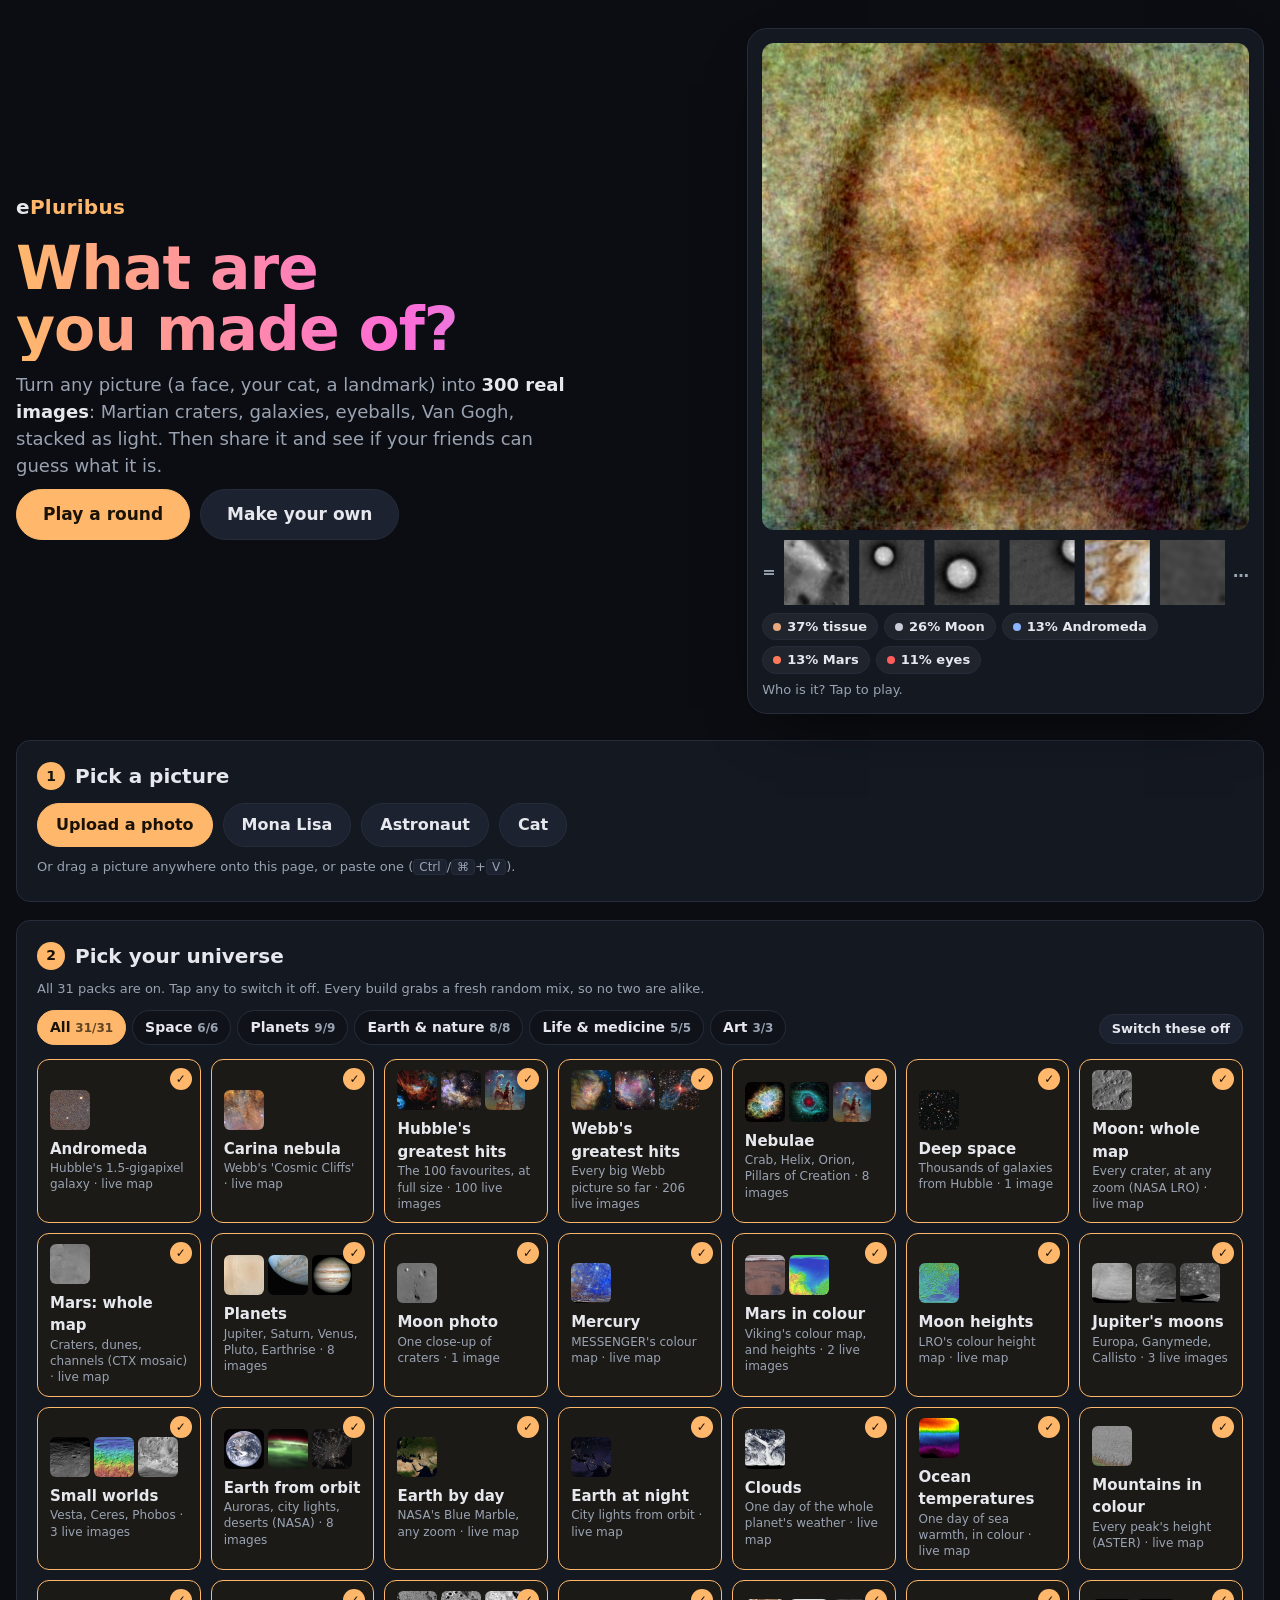
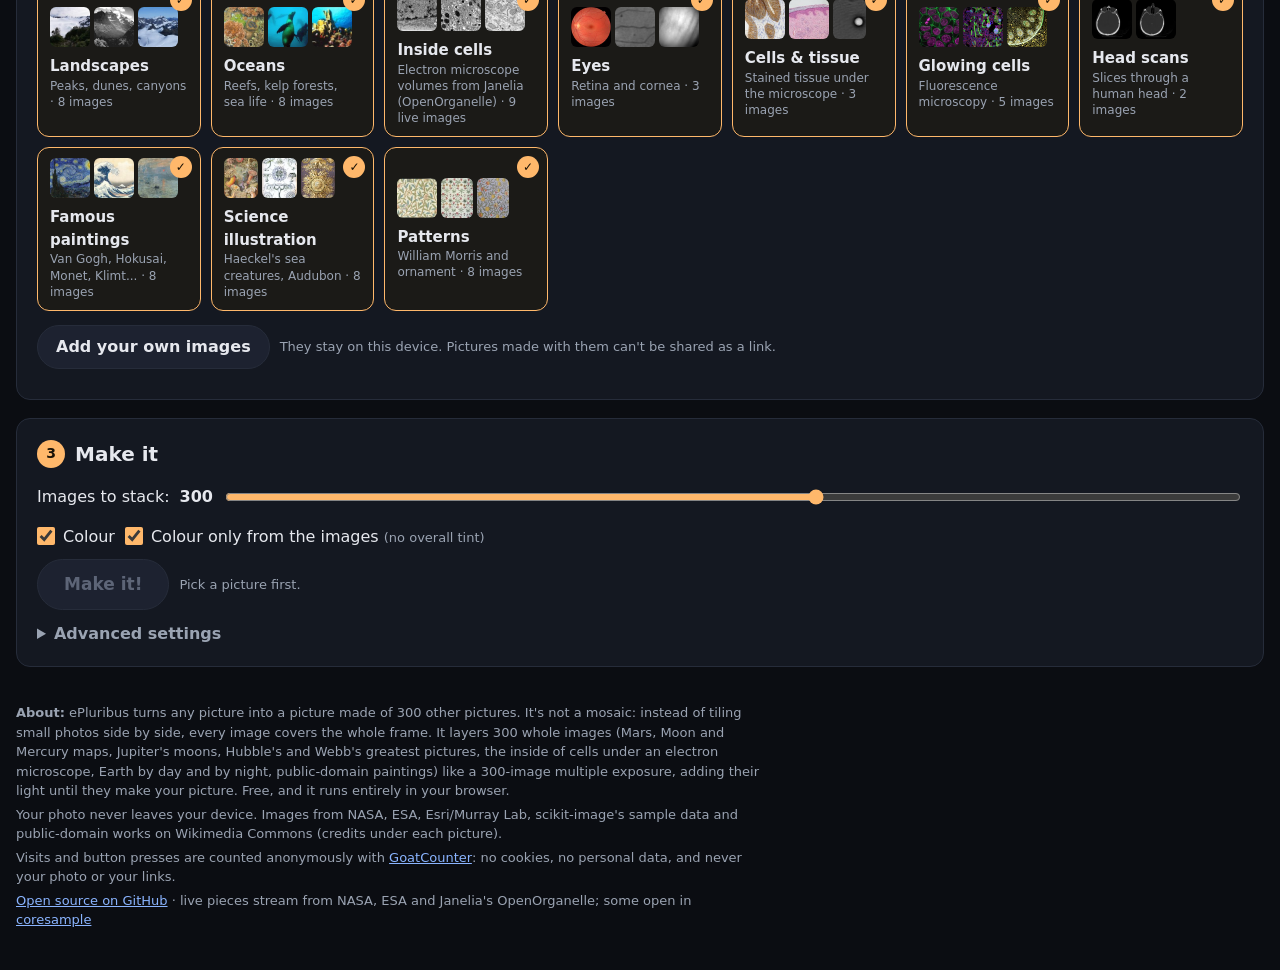
==== commit c9be37c6: "Stream many more image sources: 13 new packs, 334 live images and maps - Live sets: one pack, many h" ====
--- a/web/index.html
+++ b/web/index.html
@@ -6,7 +6,7 @@
   <title>ePluribus: what are you made of? Turn any picture into 300 real space, science and art images</title>
   <meta name="description" content="Free online: turn any picture into 300 real images of Mars, galaxies, cells and famous paintings, layered like a 300-image multiple exposure. Watch it build, then share it and see if your friends can guess what it is.">
   <link rel="canonical" href="https://davidackerman.github.io/ePluribus/">
-  <meta name="keywords" content="picture made of pictures, image made of images, photo made of other photos, multiple exposure, double exposure, image blending, photomosaic alternative, what are you made of, picture made of science images, guess the picture game, generative art, science art, public domain art, NASA images, Mars, Moon, Hubble, Webb, Andromeda, galaxies, microscopy">
+  <meta name="keywords" content="picture made of pictures, image made of images, photo made of other photos, multiple exposure, double exposure, image blending, photomosaic alternative, what are you made of, picture made of science images, guess the picture game, generative art, science art, public domain art, NASA images, Mars, Moon, Hubble, Webb, Andromeda, galaxies, nebulae, Jupiter's moons, Earth at night, electron microscopy, cells, OpenOrganelle, microscopy">
   <meta property="og:type" content="website">
   <meta property="og:title" content="What are you made of?">
   <meta property="og:description" content="Any picture, rebuilt from 300 real images of space, life and art. Can you tell what it is?">
@@ -239,10 +239,10 @@
   </div>
 
   <footer class="muted small">
-    <p><b>About:</b> ePluribus turns any picture into a picture made of 300 other pictures. It's not a mosaic: instead of tiling small photos side by side, every image covers the whole frame. It layers 300 whole images (Mars and Moon maps, Hubble and Webb galaxies and nebulae, microscope slides, Earth from orbit, public-domain paintings) like a 300-image multiple exposure, adding their light until they make your picture. Free, and it runs entirely in your browser.</p>
+    <p><b>About:</b> ePluribus turns any picture into a picture made of 300 other pictures. It's not a mosaic: instead of tiling small photos side by side, every image covers the whole frame. It layers 300 whole images (Mars, Moon and Mercury maps, Jupiter's moons, Hubble's and Webb's greatest pictures, the inside of cells under an electron microscope, Earth by day and by night, public-domain paintings) like a 300-image multiple exposure, adding their light until they make your picture. Free, and it runs entirely in your browser.</p>
     <p>Your photo never leaves your device. Images from NASA, ESA, Esri/Murray Lab, scikit-image's sample data and public-domain works on Wikimedia Commons (credits under each picture).</p>
     <p id="statsNote" hidden>Visits and button presses are counted anonymously with <a href="https://www.goatcounter.com/">GoatCounter</a>: no cookies, no personal data, and never your photo or your links.</p>
-    <p><a href="https://github.com/davidackerman/ePluribus">Open source on GitHub</a> &middot; map pieces open in <a href="https://davidackerman.github.io/coresample/">coresample</a></p>
+    <p><a href="https://github.com/davidackerman/ePluribus">Open source on GitHub</a> &middot; live pieces stream from NASA, ESA and Janelia's OpenOrganelle; some open in <a href="https://davidackerman.github.io/coresample/">coresample</a></p>
   </footer>
 </body>
 </html>
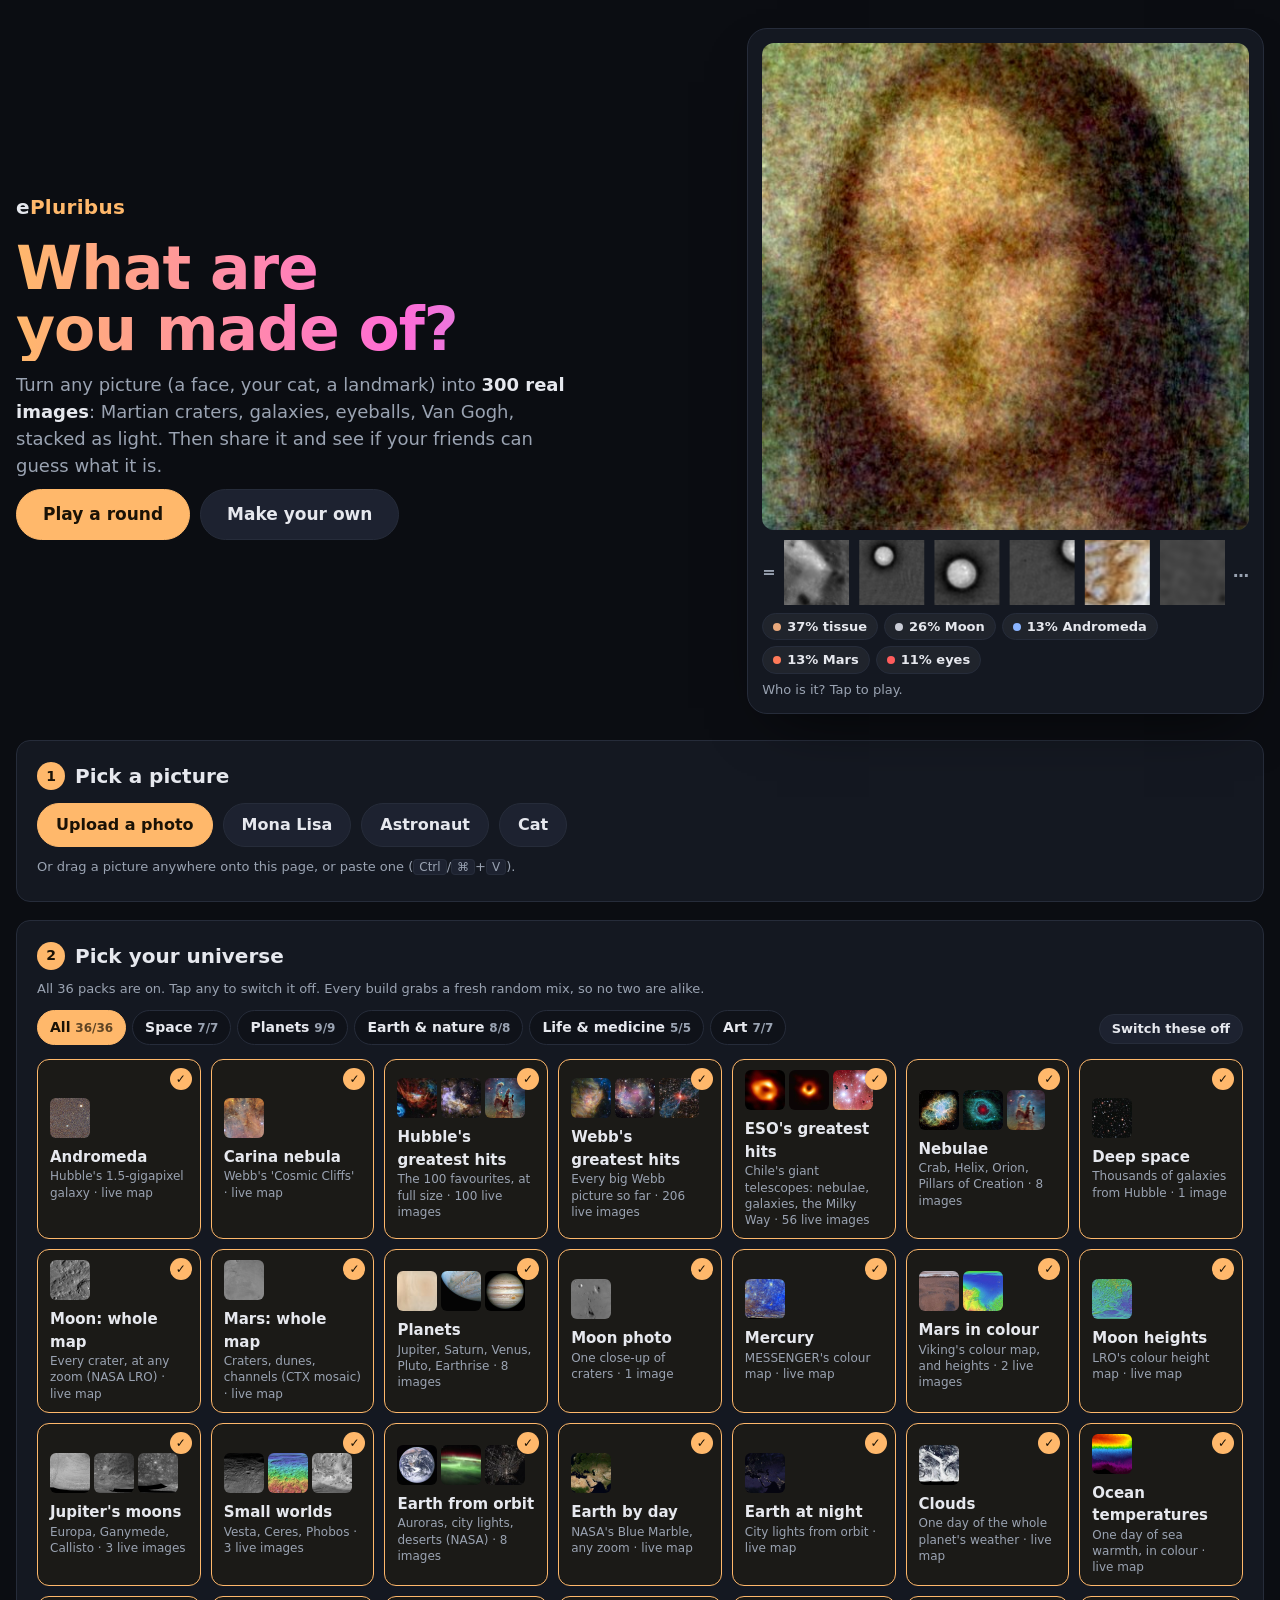
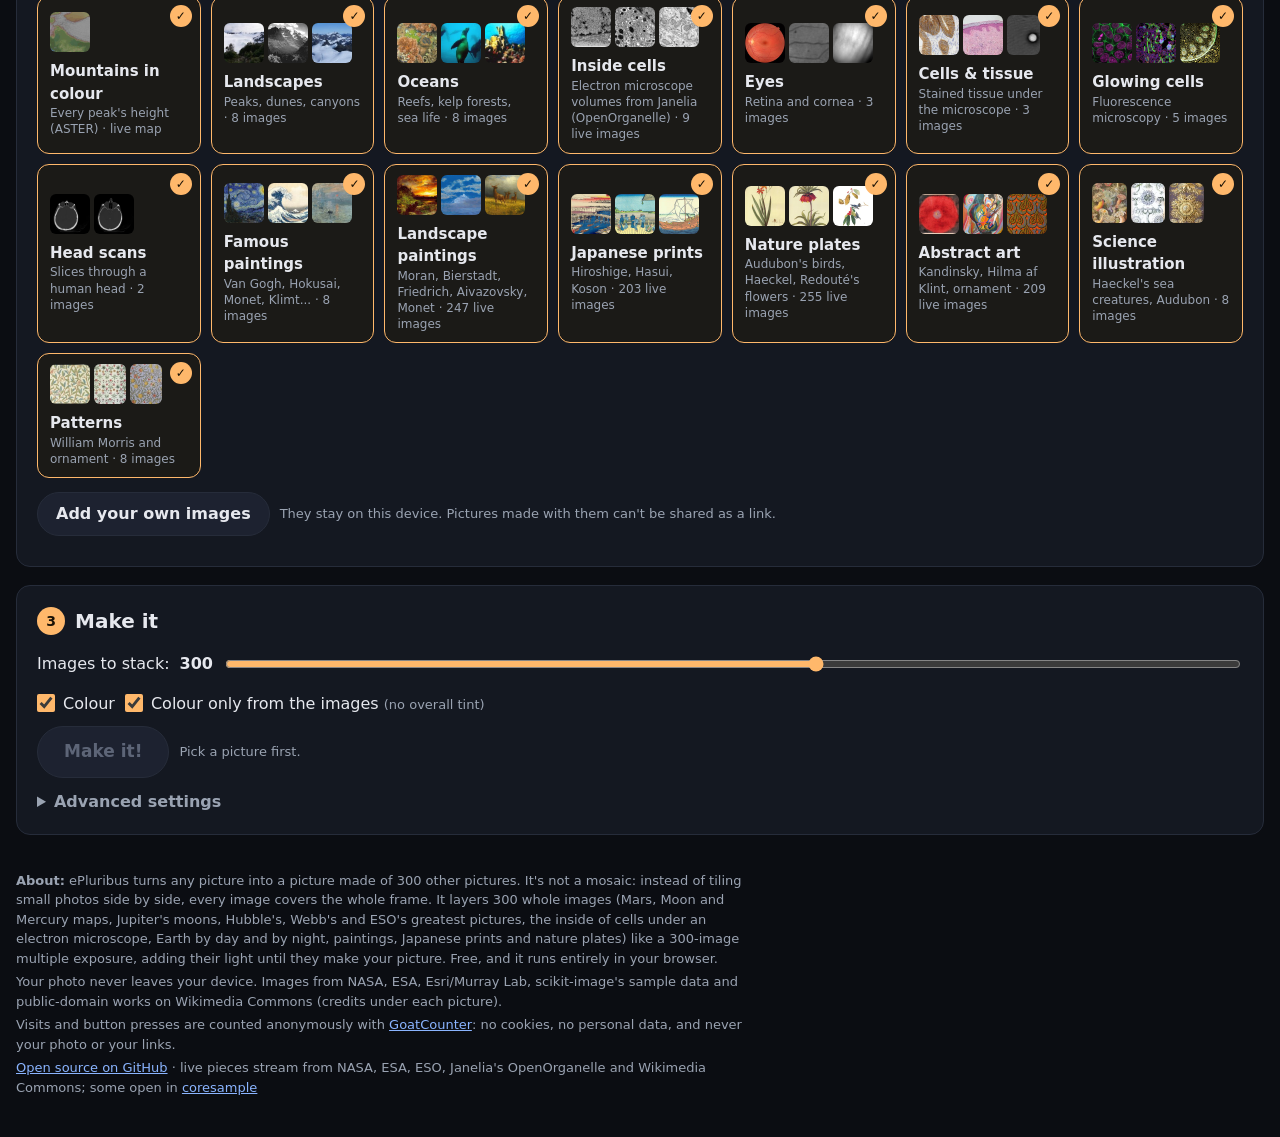
==== commit e100317c: "Add ESO and four art packs streamed from Wikimedia Commons - ESO's greatest hits: 56 observations fr" ====
--- a/web/index.html
+++ b/web/index.html
@@ -6,7 +6,7 @@
   <title>ePluribus: what are you made of? Turn any picture into 300 real space, science and art images</title>
   <meta name="description" content="Free online: turn any picture into 300 real images of Mars, galaxies, cells and famous paintings, layered like a 300-image multiple exposure. Watch it build, then share it and see if your friends can guess what it is.">
   <link rel="canonical" href="https://davidackerman.github.io/ePluribus/">
-  <meta name="keywords" content="picture made of pictures, image made of images, photo made of other photos, multiple exposure, double exposure, image blending, photomosaic alternative, what are you made of, picture made of science images, guess the picture game, generative art, science art, public domain art, NASA images, Mars, Moon, Hubble, Webb, Andromeda, galaxies, nebulae, Jupiter's moons, Earth at night, electron microscopy, cells, OpenOrganelle, microscopy">
+  <meta name="keywords" content="picture made of pictures, image made of images, photo made of other photos, multiple exposure, double exposure, image blending, photomosaic alternative, what are you made of, picture made of science images, guess the picture game, generative art, science art, public domain art, NASA images, Mars, Moon, Hubble, Webb, Andromeda, galaxies, nebulae, Jupiter's moons, Earth at night, electron microscopy, cells, OpenOrganelle, microscopy, ESO, Japanese prints, Kandinsky, Audubon, public domain paintings">
   <meta property="og:type" content="website">
   <meta property="og:title" content="What are you made of?">
   <meta property="og:description" content="Any picture, rebuilt from 300 real images of space, life and art. Can you tell what it is?">
@@ -239,10 +239,10 @@
   </div>
 
   <footer class="muted small">
-    <p><b>About:</b> ePluribus turns any picture into a picture made of 300 other pictures. It's not a mosaic: instead of tiling small photos side by side, every image covers the whole frame. It layers 300 whole images (Mars, Moon and Mercury maps, Jupiter's moons, Hubble's and Webb's greatest pictures, the inside of cells under an electron microscope, Earth by day and by night, public-domain paintings) like a 300-image multiple exposure, adding their light until they make your picture. Free, and it runs entirely in your browser.</p>
+    <p><b>About:</b> ePluribus turns any picture into a picture made of 300 other pictures. It's not a mosaic: instead of tiling small photos side by side, every image covers the whole frame. It layers 300 whole images (Mars, Moon and Mercury maps, Jupiter's moons, Hubble's, Webb's and ESO's greatest pictures, the inside of cells under an electron microscope, Earth by day and by night, paintings, Japanese prints and nature plates) like a 300-image multiple exposure, adding their light until they make your picture. Free, and it runs entirely in your browser.</p>
     <p>Your photo never leaves your device. Images from NASA, ESA, Esri/Murray Lab, scikit-image's sample data and public-domain works on Wikimedia Commons (credits under each picture).</p>
     <p id="statsNote" hidden>Visits and button presses are counted anonymously with <a href="https://www.goatcounter.com/">GoatCounter</a>: no cookies, no personal data, and never your photo or your links.</p>
-    <p><a href="https://github.com/davidackerman/ePluribus">Open source on GitHub</a> &middot; live pieces stream from NASA, ESA and Janelia's OpenOrganelle; some open in <a href="https://davidackerman.github.io/coresample/">coresample</a></p>
+    <p><a href="https://github.com/davidackerman/ePluribus">Open source on GitHub</a> &middot; live pieces stream from NASA, ESA, ESO, Janelia's OpenOrganelle and Wikimedia Commons; some open in <a href="https://davidackerman.github.io/coresample/">coresample</a></p>
   </footer>
 </body>
 </html>
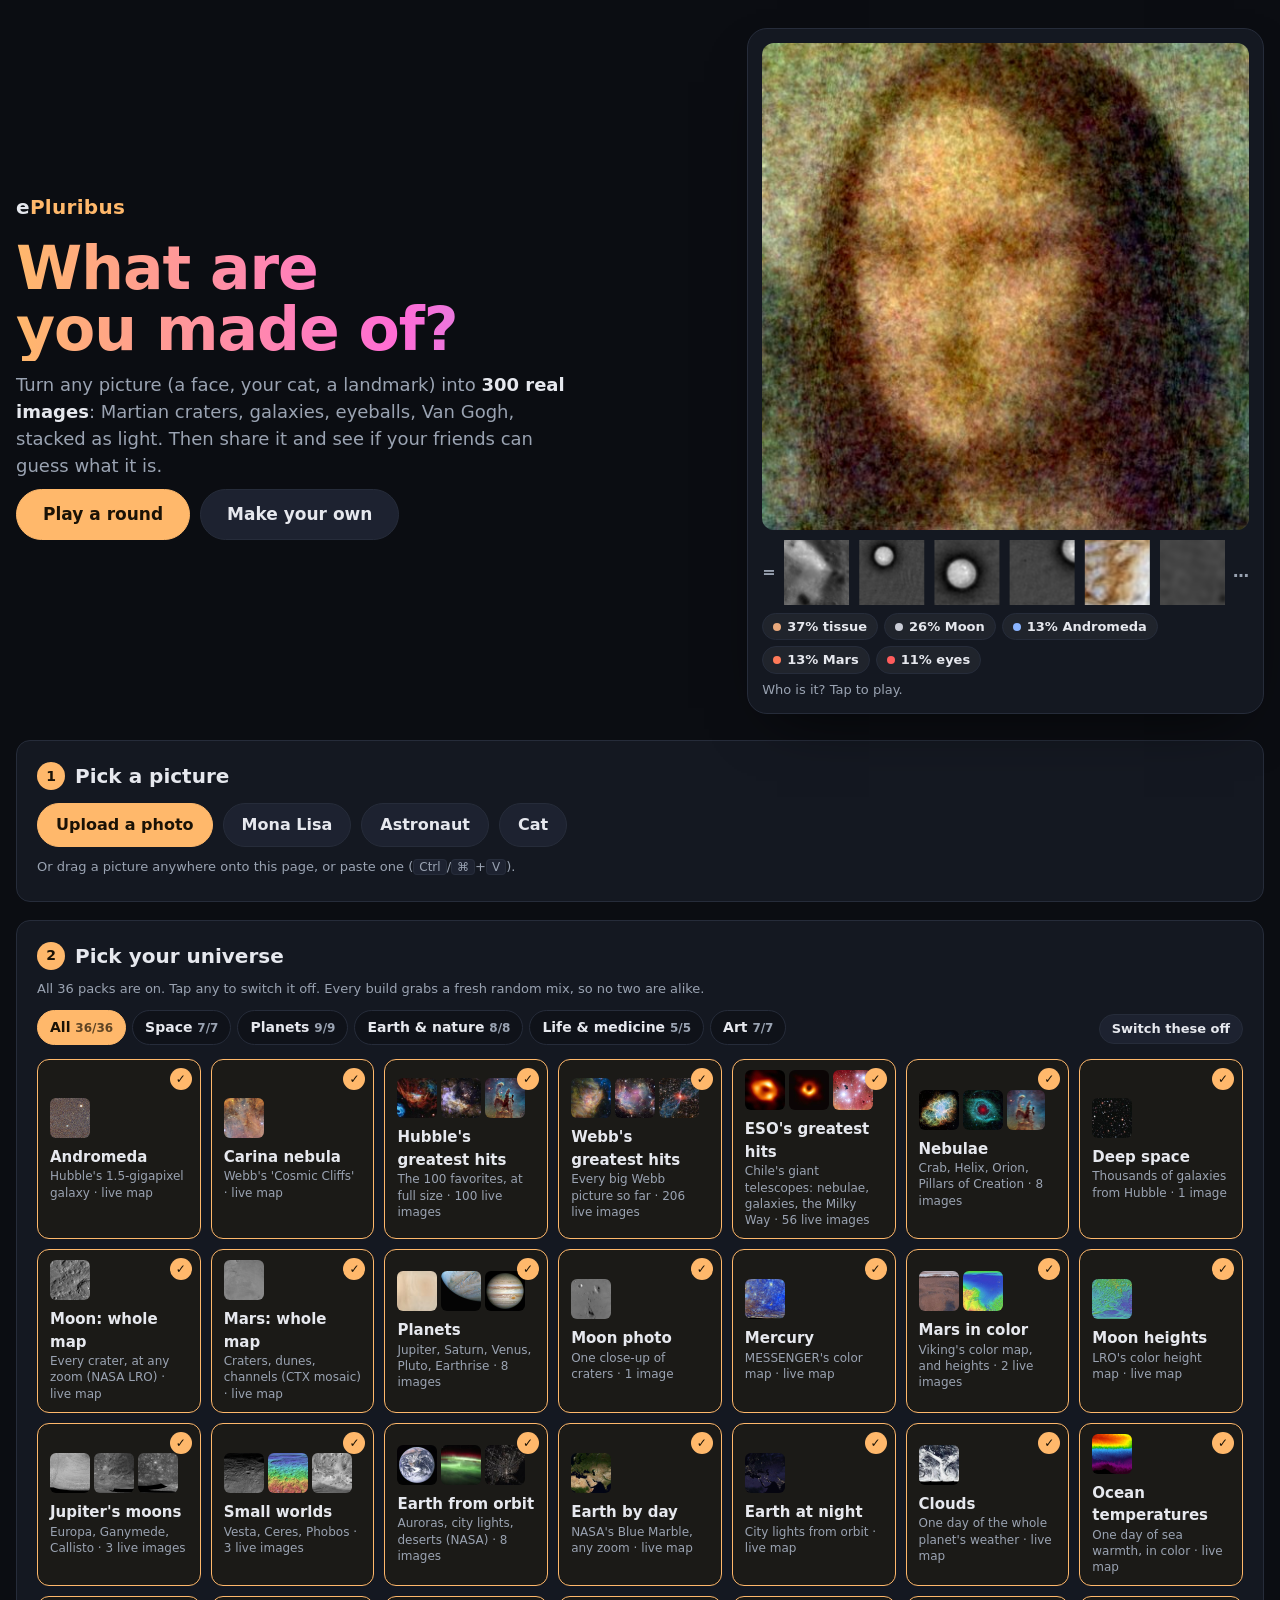
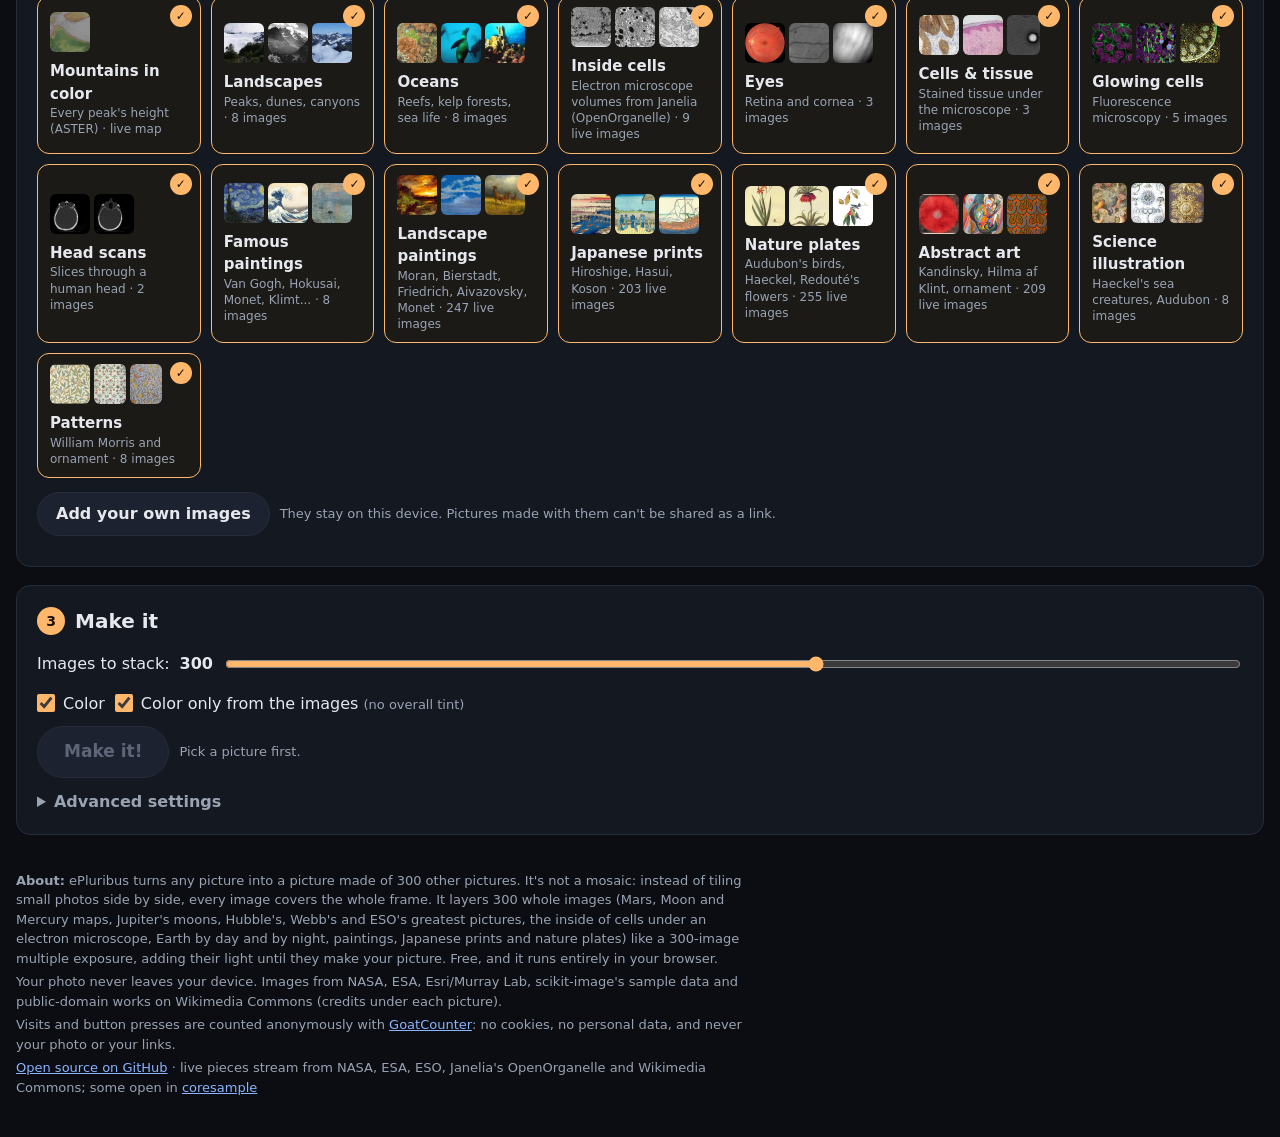
==== commit 0d109597: "Use American spelling: color, gray, center, recognize, license Source titles keep their own spelling" ====
--- a/web/index.html
+++ b/web/index.html
@@ -113,8 +113,8 @@
         <label class="slider">Images to stack: <b id="kLabel">300</b>
           <input type="range" id="kInput" min="20" max="500" step="10" value="300"></label>
         <div class="row">
-          <label class="toggle"><input type="checkbox" id="colourInput" checked> Colour</label>
-          <label class="toggle" title="On: only the images' own colours, each image just brighter or dimmer. Off: also nudges the whole picture toward your photo's overall colour."><input type="checkbox" id="pureInput" checked> <span>Colour only from the images <span class="muted small">(no overall tint)</span></span></label>
+          <label class="toggle"><input type="checkbox" id="colorInput" checked> Color</label>
+          <label class="toggle" title="On: only the images' own colors, each image just brighter or dimmer. Off: also nudges the whole picture toward your photo's overall color."><input type="checkbox" id="pureInput" checked> <span>Color only from the images <span class="muted small">(no overall tint)</span></span></label>
         </div>
         <div class="row">
           <button id="buildBtn" class="primary big" disabled>Make it!</button>
